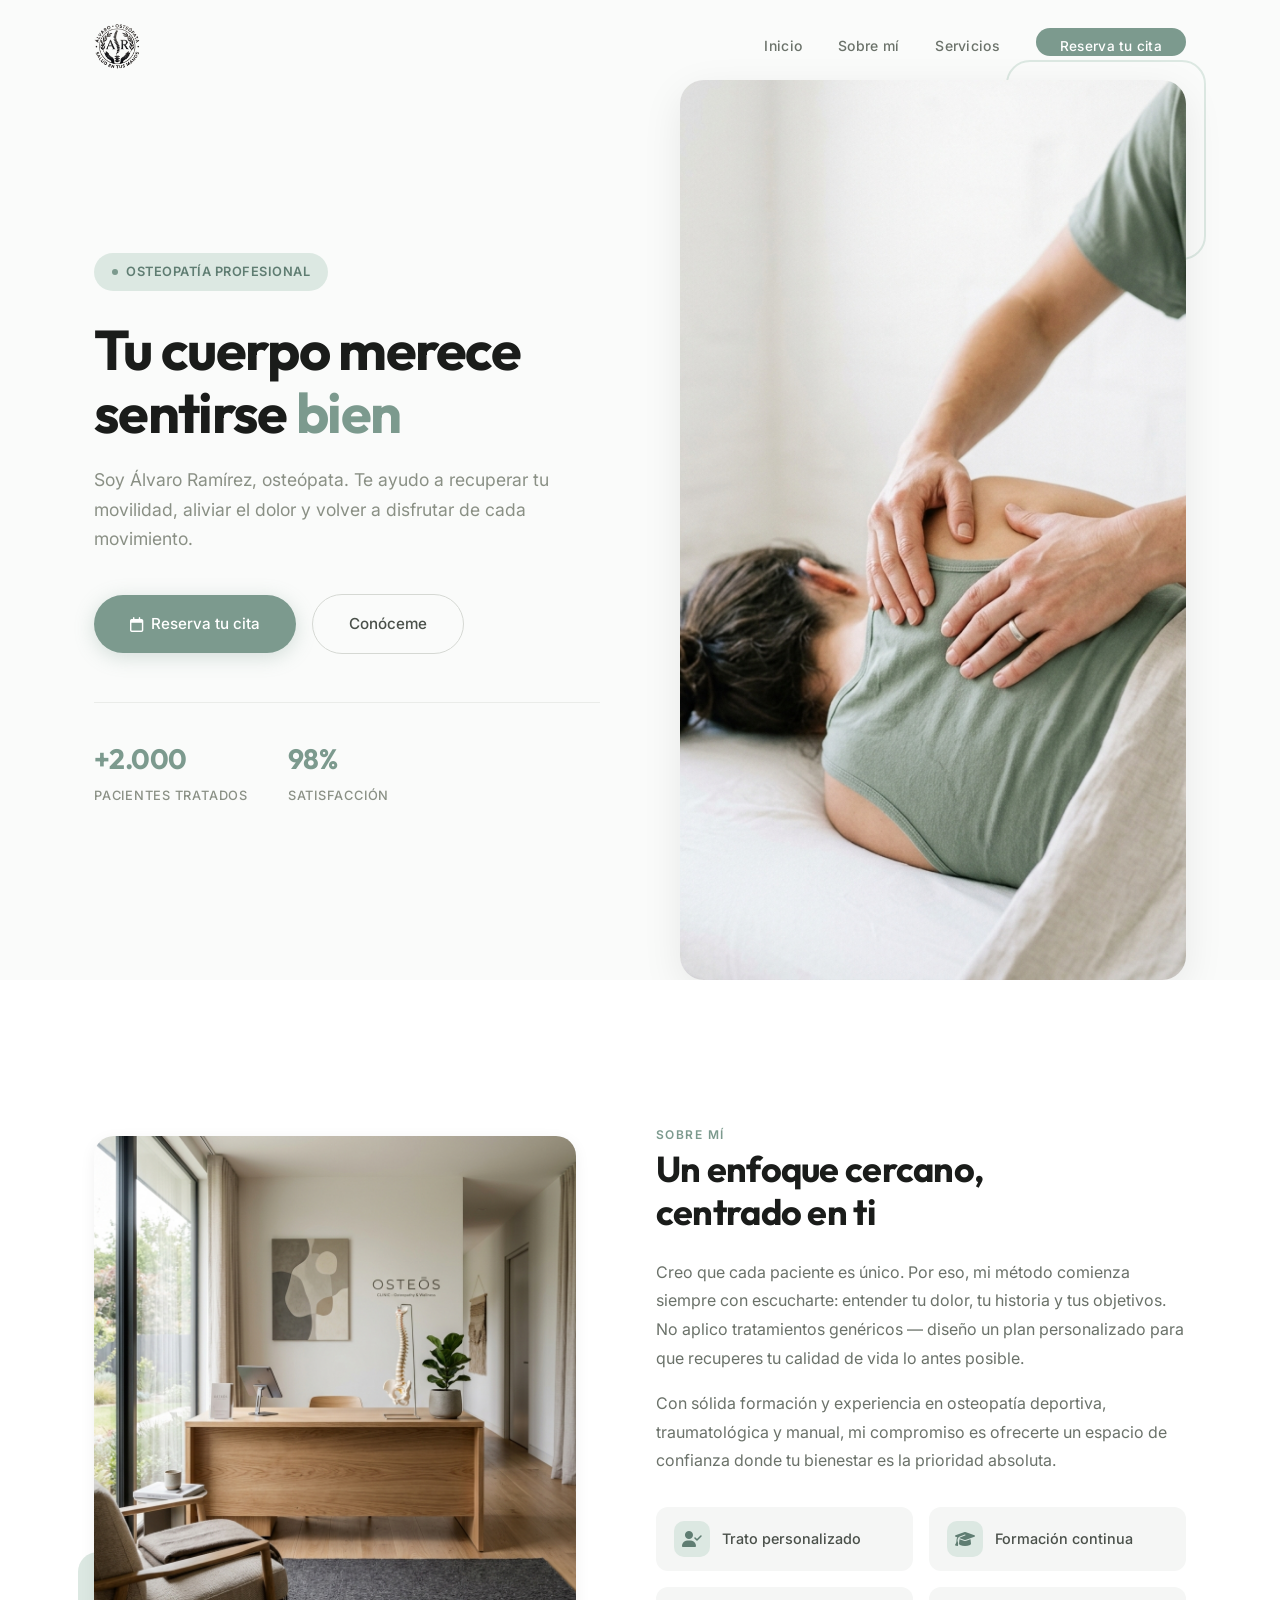
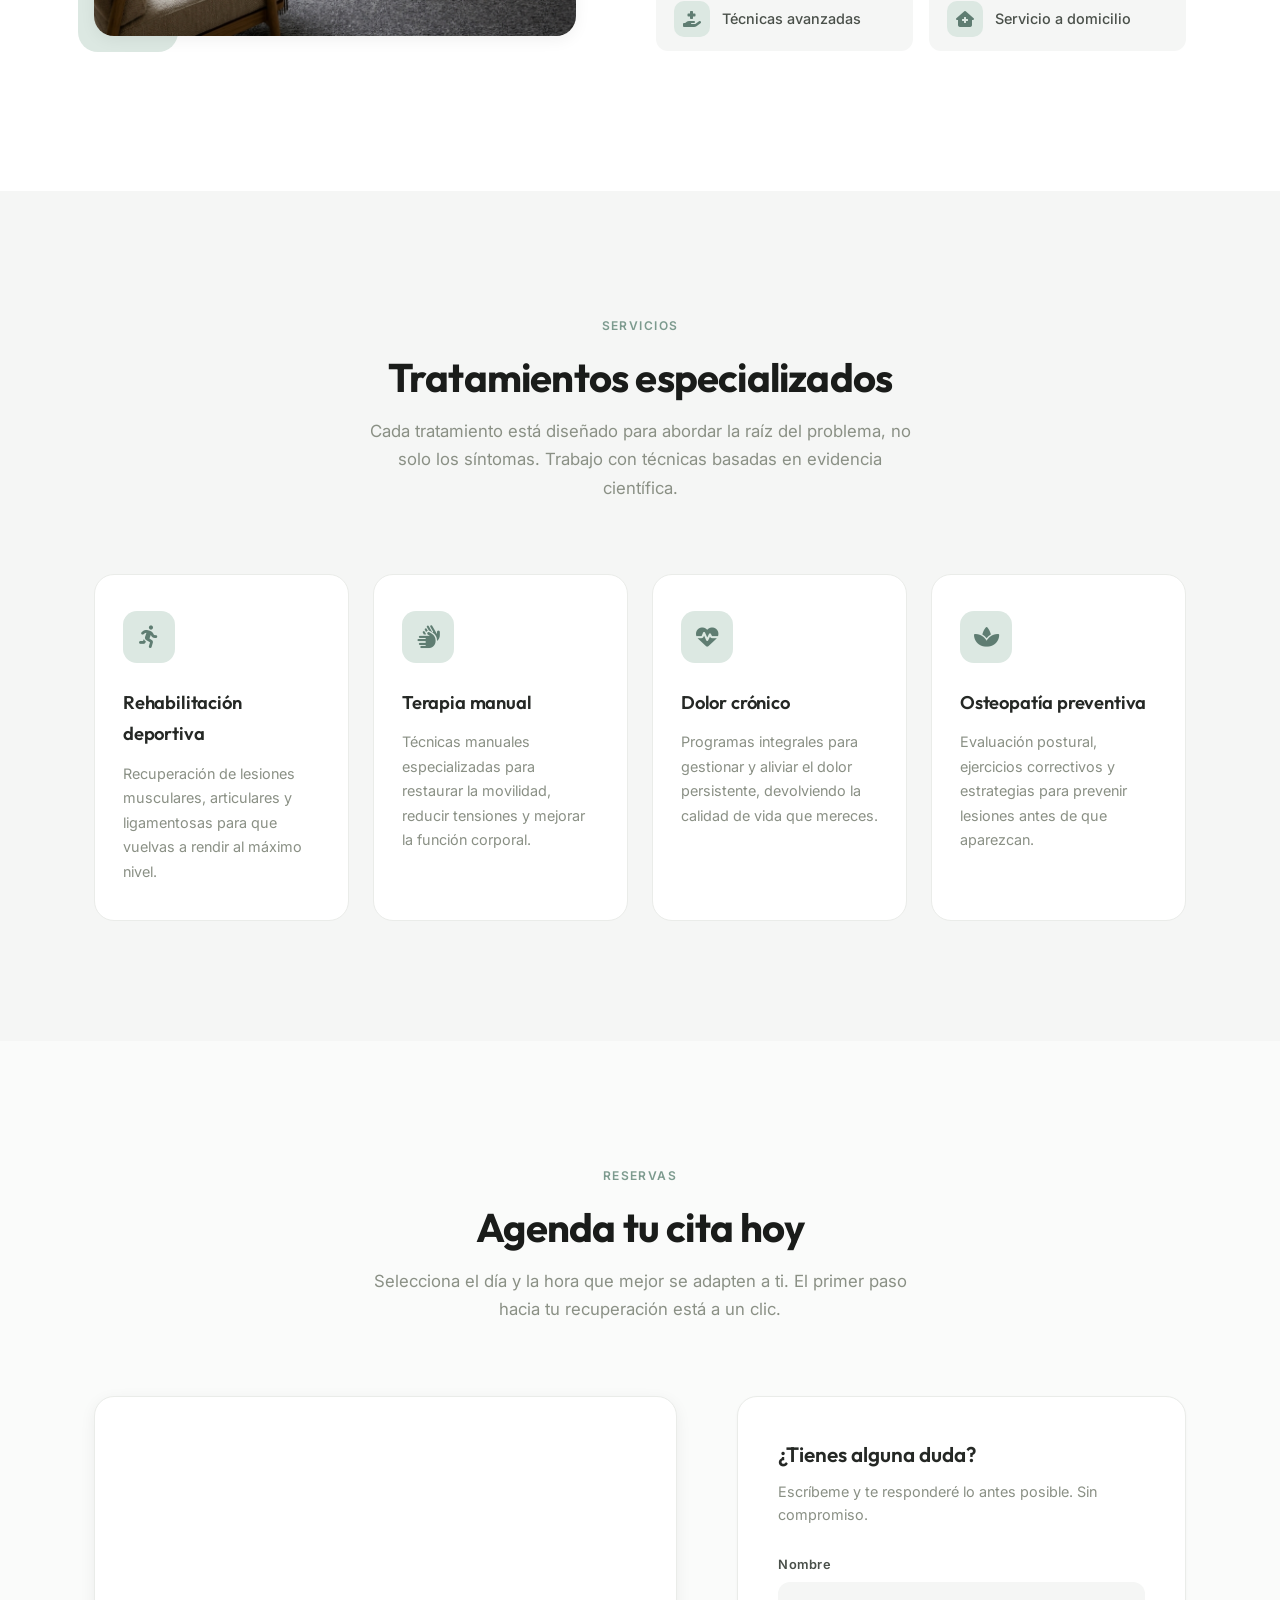
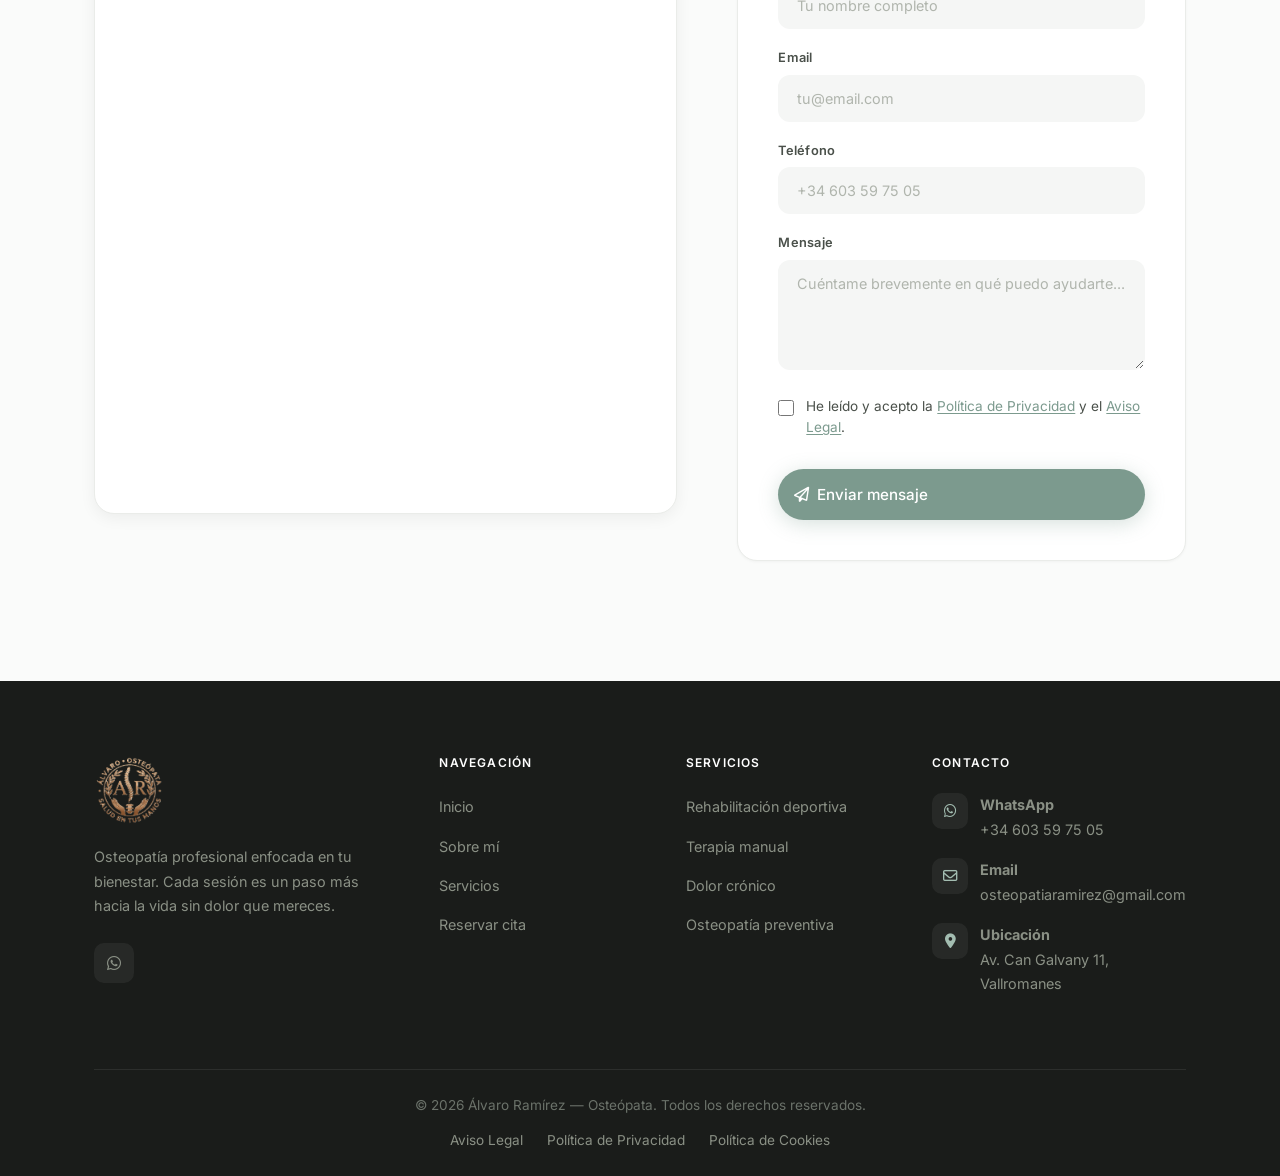
==== index.html @ bc59bac0 "mejora de la web" ====
<!DOCTYPE html>
<html lang="es">

<head>
  <meta charset="UTF-8">
  <meta name="viewport" content="width=device-width, initial-scale=1.0">
  <title>Álvaro Ramírez · Osteópata | Bienestar y Recuperación</title>
  <meta name="description"
    content="Osteopatía profesional con Álvaro Ramírez. Rehabilitación deportiva, terapia manual y alivio del dolor crónico. Reserva tu cita hoy.">

  <!-- Fonts -->
  <link rel="preconnect" href="https://fonts.googleapis.com">
  <link rel="preconnect" href="https://fonts.gstatic.com" crossorigin>
  <link
    href="https://fonts.googleapis.com/css2?family=Inter:wght@300;400;500;600;700&family=Outfit:wght@400;500;600;700&display=swap"
    rel="stylesheet">

  <!-- Icons -->
  <link rel="stylesheet" href="https://cdnjs.cloudflare.com/ajax/libs/font-awesome/6.5.1/css/all.min.css">

  <!-- Styles -->
  <link rel="stylesheet" href="styles.css">

  <!-- reCAPTCHA v3 -->
  <script src="https://www.google.com/recaptcha/api.js?render=6LcLlfUsAAAAABY1nkzn-wl48DobBPo9mwtaq5s3"></script>
</head>

<body>

  <!-- ========== NAVBAR ========== -->
  <nav class="navbar" id="navbar">
    <div class="container">
      <a href="#" class="navbar__logo"><img src="img/logo.png" alt="Álvaro Osteopatía" class="navbar__logo-img"></a>
      <ul class="navbar__links" id="navLinks">
        <li><a href="#inicio">Inicio</a></li>
        <li><a href="#sobre-mi">Sobre mí</a></li>
        <li><a href="#servicios">Servicios</a></li>
        <li><a href="#reservas" class="navbar__cta">Reserva tu cita</a></li>
      </ul>
      <button class="navbar__toggle" id="navToggle" aria-label="Abrir menú">
        <span></span><span></span><span></span>
      </button>
    </div>
  </nav>

  <!-- ========== HERO ========== -->
  <section class="hero" id="inicio">
    <div class="container">
      <div class="hero__content">
        <div class="hero__badge">Osteopatía profesional</div>
        <h1 class="hero__title">Tu cuerpo merece<br>sentirse <em>bien</em></h1>
        <p class="hero__subtitle">Soy Álvaro Ramírez, osteópata. Te ayudo a recuperar tu movilidad, aliviar el dolor y
          volver a disfrutar de cada movimiento.</p>
        <div class="hero__actions">
          <a href="#reservas" class="btn btn--primary">
            <i class="fa-regular fa-calendar"></i> Reserva tu cita
          </a>
          <a href="#sobre-mi" class="btn btn--outline">Conóceme</a>
        </div>
        <div class="hero__stats">
          <div class="hero__stat">
            <h4>+2.000</h4>
            <p>Pacientes tratados</p>
          </div>
          <div class="hero__stat">
            <h4>98%</h4>
            <p>Satisfacción</p>
          </div>
        </div>
      </div>
      <div class="hero__image">
        <img src="img/hero.png" alt="Osteopatía profesional — manos realizando terapia manual">
      </div>
    </div>
  </section>

  <!-- ========== SOBRE MÍ ========== -->
  <section class="section about" id="sobre-mi">
    <div class="container">
      <div class="about__image animate-on-scroll">
        <img src="img/about_clinic.png" alt="Instalaciones de Osteopatía">
      </div>
      <div class="about__content animate-on-scroll">
        <span class="about__label">Sobre mí</span>
        <h2 class="about__title">Un enfoque cercano,<br>centrado en ti</h2>
        <p class="about__text">
          Creo que cada paciente es único. Por eso, mi método comienza siempre con escucharte: entender tu dolor, tu
          historia y tus objetivos. No aplico tratamientos genéricos — diseño un plan personalizado para que recuperes
          tu calidad de vida lo antes posible.
        </p>
        <p class="about__text">
          Con sólida formación y experiencia en osteopatía deportiva, traumatológica y manual, mi compromiso es
          ofrecerte un espacio de confianza donde tu bienestar es la prioridad absoluta.
        </p>
        <div class="about__features">
          <div class="about__feature">
            <div class="about__feature-icon"><i class="fa-solid fa-user-check"></i></div>
            Trato personalizado
          </div>
          <div class="about__feature">
            <div class="about__feature-icon"><i class="fa-solid fa-graduation-cap"></i></div>
            Formación continua
          </div>
          <div class="about__feature">
            <div class="about__feature-icon"><i class="fa-solid fa-hand-holding-medical"></i></div>
            Técnicas avanzadas
          </div>
          <div class="about__feature">
            <div class="about__feature-icon"><i class="fa-solid fa-house-medical"></i></div>
            Servicio a domicilio
          </div>
        </div>
      </div>
    </div>
  </section>

  <!-- ========== SERVICIOS ========== -->
  <section class="section section--gray" id="servicios">
    <div class="container">
      <div class="section__header animate-on-scroll">
        <span class="section__label">Servicios</span>
        <h2 class="section__title">Tratamientos especializados</h2>
        <p class="section__desc">Cada tratamiento está diseñado para abordar la raíz del problema, no solo los síntomas.
          Trabajo con técnicas basadas en evidencia científica.</p>
      </div>
      <div class="services__grid">
        <!-- Card 1 -->
        <div class="service-card animate-on-scroll">
          <div class="service-card__icon"><i class="fa-solid fa-person-running"></i></div>
          <h3 class="service-card__title">Rehabilitación deportiva</h3>
          <p class="service-card__desc">Recuperación de lesiones musculares, articulares y ligamentosas para que vuelvas
            a rendir al máximo nivel.</p>
        </div>
        <!-- Card 2 -->
        <div class="service-card animate-on-scroll">
          <div class="service-card__icon"><i class="fa-solid fa-hands"></i></div>
          <h3 class="service-card__title">Terapia manual</h3>
          <p class="service-card__desc">Técnicas manuales especializadas para restaurar la movilidad, reducir tensiones
            y mejorar la función corporal.</p>
        </div>
        <!-- Card 3 -->
        <div class="service-card animate-on-scroll">
          <div class="service-card__icon"><i class="fa-solid fa-heart-pulse"></i></div>
          <h3 class="service-card__title">Dolor crónico</h3>
          <p class="service-card__desc">Programas integrales para gestionar y aliviar el dolor persistente, devolviendo
            la calidad de vida que mereces.</p>
        </div>
        <!-- Card 4 -->
        <div class="service-card animate-on-scroll">
          <div class="service-card__icon"><i class="fa-solid fa-spa"></i></div>
          <h3 class="service-card__title">Osteopatía preventiva</h3>
          <p class="service-card__desc">Evaluación postural, ejercicios correctivos y estrategias para prevenir lesiones
            antes de que aparezcan.</p>
        </div>
      </div>
    </div>
  </section>

  <!-- ========== RESERVAS ========== -->
  <section class="section booking" id="reservas">
    <div class="container">
      <div class="section__header animate-on-scroll">
        <span class="section__label">Reservas</span>
        <h2 class="section__title">Agenda tu cita hoy</h2>
        <p class="section__desc">Selecciona el día y la hora que mejor se adapten a ti. El primer paso hacia tu
          recuperación está a un clic.</p>
      </div>
      <div class="booking__wrapper">
        <!-- Calendly Widget -->
        <div class="booking__calendly animate-on-scroll">
          <div class="calendly-inline-widget" data-url="https://calendly.com/osteopatiaramirez/30min"
            style="min-width:320px;height:700px;"></div>
        </div>
        <!-- Contact Form -->
        <div class="booking__form-wrapper animate-on-scroll">
          <h3 class="booking__form-title">¿Tienes alguna duda?</h3>
          <p class="booking__form-desc">Escríbeme y te responderé lo antes posible. Sin compromiso.</p>
          <form id="contactForm">
            <!-- Web3Forms -->
            <input type="hidden" name="access_key" value="bc900881-3f20-4dda-afcf-8a47b403468c">
            <input type="hidden" name="subject" value="Nueva consulta desde la web — Osteopatía Ramírez">
            <input type="hidden" name="from_name" value="Web Osteopatía Ramírez">
            <input type="hidden" name="redirect" value="false">
            <div class="form__group">
              <label for="name" class="form__label">Nombre</label>
              <input type="text" id="name" class="form__input" placeholder="Tu nombre completo" required>
            </div>
            <div class="form__group">
              <label for="email" class="form__label">Email</label>
              <input type="email" id="email" class="form__input" placeholder="tu@email.com" required>
            </div>
            <div class="form__group">
              <label for="phone" class="form__label">Teléfono</label>
              <input type="tel" id="phone" class="form__input" placeholder="+34 603 59 75 05">
            </div>
            <div class="form__group">
              <label for="message" class="form__label">Mensaje</label>
              <textarea id="message" class="form__textarea" placeholder="Cuéntame brevemente en qué puedo ayudarte..."
                required></textarea>
            </div>
            <div class="form__group form__checkbox">
              <input type="checkbox" id="privacy" required>
              <label for="privacy">He leído y acepto la <a href="politica-privacidad.html" target="_blank">Política de Privacidad</a> y el <a href="aviso-legal.html" target="_blank">Aviso Legal</a>.</label>
            </div>

            <button type="submit" class="btn btn--primary form__submit">
              <i class="fa-regular fa-paper-plane"></i> Enviar mensaje
            </button>
          </form>
        </div>
      </div>
    </div>
  </section>

  <!-- ========== FOOTER ========== -->
  <footer class="footer">
    <div class="container">
      <div class="footer__grid">
        <!-- Brand -->
        <div class="footer__brand">
          <img src="img/logo1.png" alt="Álvaro Osteopatía" class="footer__logo-img">
          <p>Osteopatía profesional enfocada en tu bienestar. Cada sesión es un paso más hacia la vida sin dolor que
            mereces.</p>
          <div class="footer__social">
            <a href="https://wa.me/34603597505" aria-label="WhatsApp"><i class="fa-brands fa-whatsapp"></i></a>
          </div>
        </div>
        <!-- Quick Links -->
        <div>
          <h4 class="footer__col-title">Navegación</h4>
          <ul class="footer__links">
            <li><a href="#inicio">Inicio</a></li>
            <li><a href="#sobre-mi">Sobre mí</a></li>
            <li><a href="#servicios">Servicios</a></li>
            <li><a href="#reservas">Reservar cita</a></li>
          </ul>
        </div>
        <!-- Services -->
        <div>
          <h4 class="footer__col-title">Servicios</h4>
          <ul class="footer__links">
            <li><a href="#servicios">Rehabilitación deportiva</a></li>
            <li><a href="#servicios">Terapia manual</a></li>
            <li><a href="#servicios">Dolor crónico</a></li>
            <li><a href="#servicios">Osteopatía preventiva</a></li>
          </ul>
        </div>
        <!-- Contact -->
        <div>
          <h4 class="footer__col-title">Contacto</h4>
          <div class="footer__contact-item">
            <div class="footer__contact-icon"><i class="fa-brands fa-whatsapp"></i></div>
            <div>
              <strong>WhatsApp</strong><br>
              <a href="https://wa.me/34603597505" aria-label="Escríbenos por WhatsApp" target="_blank"
                rel="noopener noreferrer">
                +34 603 59 75 05
              </a>
            </div>
          </div>
          <div class="footer__contact-item">
            <div class="footer__contact-icon"><i class="fa-regular fa-envelope"></i></div>
            <div>
              <strong>Email</strong><br>
              <a href="mailto:osteopatiaramirez@gmail.com">osteopatiaramirez@gmail.com</a>
            </div>
          </div>
          <div class="footer__contact-item">
            <div class="footer__contact-icon"><i class="fa-solid fa-location-dot"></i></div>
            <div>
              <strong>Ubicación</strong><br>
              <a href="https://maps.app.goo.gl/gzCyemiT92dqWg4y6" target="_blank" rel="noopener noreferrer">Av. Can
                Galvany 11, Vallromanes</a>
            </div>
          </div>
        </div>
      </div>
      <div class="footer__bottom">
        <p>&copy; 2026 Álvaro Ramírez — Osteópata. Todos los derechos reservados.</p>
        <div class="footer__legal-links">
          <a href="aviso-legal.html">Aviso Legal</a>
          <a href="politica-privacidad.html">Política de Privacidad</a>
          <a href="politica-cookies.html">Política de Cookies</a>
        </div>
      </div>
    </div>
  </footer>

  <!-- Calendly Script -->
  <script type="text/javascript" src="https://assets.calendly.com/assets/external/widget.js" async></script>

  <!-- Main Script -->
  <script>
    // Navbar scroll effect
    const navbar = document.getElementById('navbar');
    window.addEventListener('scroll', () => {
      navbar.classList.toggle('scrolled', window.scrollY > 40);
    });

    // Mobile menu toggle
    const navToggle = document.getElementById('navToggle');
    const navLinks = document.getElementById('navLinks');
    navToggle.addEventListener('click', () => {
      navLinks.classList.toggle('active');
      navToggle.classList.toggle('active');
    });

    // Close mobile menu on link click
    navLinks.querySelectorAll('a').forEach(link => {
      link.addEventListener('click', () => {
        navLinks.classList.remove('active');
        navToggle.classList.remove('active');
      });
    });

    // Scroll animations (Intersection Observer)
    const observerOptions = {
      root: null,
      rootMargin: '0px 0px -60px 0px',
      threshold: 0.15
    };

    const observer = new IntersectionObserver((entries) => {
      entries.forEach((entry, index) => {
        if (entry.isIntersecting) {
          // Stagger animation for sibling elements
          const siblings = entry.target.parentElement.querySelectorAll('.animate-on-scroll');
          const idx = Array.from(siblings).indexOf(entry.target);
          entry.target.style.transitionDelay = `${idx * 0.1}s`;
          entry.target.classList.add('visible');
          observer.unobserve(entry.target);
        }
      });
    }, observerOptions);

    document.querySelectorAll('.animate-on-scroll').forEach(el => observer.observe(el));

    // Contact form submission (reCAPTCHA v3)
    document.getElementById('contactForm').addEventListener('submit', async (e) => {
      e.preventDefault();
      const form = e.target;
      const btn = form.querySelector('.form__submit');
      const originalHTML = btn.innerHTML;

      // Estado de carga
      btn.innerHTML = '<i class="fa-solid fa-spinner fa-spin"></i> Enviando...';
      btn.disabled = true;

      try {
        // Obtener token de reCAPTCHA v3
        const token = await grecaptcha.execute('6LcLlfUsAAAAABY1nkzn-wl48DobBPo9mwtaq5s3', { action: 'contact' });

        // Recoger datos del formulario (FormData ya incluye todos los campos e inputs ocultos)
        const formData = new FormData(form);
        formData.append('g-recaptcha-response', token);

        const response = await fetch('https://api.web3forms.com/submit', {
          method: 'POST',
          body: formData
        });
        const data = await response.json();

        if (data.success) {
          btn.innerHTML = '<i class="fa-solid fa-check"></i> ¡Mensaje enviado!';
          btn.style.background = '#5f7d72';
          form.reset();
          setTimeout(() => {
            btn.innerHTML = originalHTML;
            btn.style.background = '';
            btn.disabled = false;
          }, 4000);
        } else {
          throw new Error(data.message || 'Error al enviar');
        }
      } catch (err) {
        btn.innerHTML = '<i class="fa-solid fa-xmark"></i> Error al enviar. Inténtalo de nuevo.';
        btn.style.background = '#c0392b';
        btn.disabled = false;
        setTimeout(() => {
          btn.innerHTML = originalHTML;
          btn.style.background = '';
        }, 4000);
      }
    });

    // Smooth scroll for anchor links
    document.querySelectorAll('a[href^="#"]').forEach(anchor => {
      anchor.addEventListener('click', function (e) {
        e.preventDefault();
        const target = document.querySelector(this.getAttribute('href'));
        if (target) {
          const offset = 80;
          const top = target.getBoundingClientRect().top + window.scrollY - offset;
          window.scrollTo({ top, behavior: 'smooth' });
        }
      });
    });
  </script>

</body>

</html>
---- styles.css ----
/* ===== RESET & BASE ===== */
*,
*::before,
*::after {
  margin: 0;
  padding: 0;
  box-sizing: border-box;
}

:root {
  /* Palette */
  --white: #ffffff;
  --off-white: #fafbfa;
  --gray-50: #f5f6f5;
  --gray-100: #eaece9;
  --gray-200: #d5d8d3;
  --gray-300: #b0b5ad;
  --gray-400: #8a9085;
  --gray-500: #6b726a;
  --gray-600: #4a504a;
  --gray-700: #363b36;
  --gray-800: #252825;
  --gray-900: #1a1c1a;

  --sage: #7c9a8e;
  --sage-light: #a3bdb1;
  --sage-lighter: #dce8e2;
  --sage-dark: #5f7d72;
  --sage-darker: #4a6359;

  /* Typography */
  --font-primary: 'Inter', sans-serif;
  --font-display: 'Outfit', sans-serif;

  /* Spacing */
  --section-padding: 120px 0;
  --container-width: 1140px;

  /* Transitions */
  --transition-fast: 0.2s cubic-bezier(0.4, 0, 0.2, 1);
  --transition-base: 0.35s cubic-bezier(0.4, 0, 0.2, 1);
  --transition-slow: 0.6s cubic-bezier(0.4, 0, 0.2, 1);

  /* Shadows */
  --shadow-sm: 0 1px 3px rgba(0, 0, 0, 0.04);
  --shadow-md: 0 4px 16px rgba(0, 0, 0, 0.06);
  --shadow-lg: 0 12px 40px rgba(0, 0, 0, 0.08);
}

html {
  scroll-behavior: smooth;
  font-size: 16px;
}

body {
  font-family: var(--font-primary);
  color: var(--gray-700);
  background-color: var(--white);
  line-height: 1.7;
  -webkit-font-smoothing: antialiased;
  -moz-osx-font-smoothing: grayscale;
  overflow-x: hidden;
}

img {
  max-width: 100%;
  display: block;
}

a {
  text-decoration: none;
  color: inherit;
  transition: color var(--transition-fast);
}

ul {
  list-style: none;
}

.container {
  max-width: var(--container-width);
  margin: 0 auto;
  padding: 0 24px;
}

/* ===== ANIMATIONS ===== */
@keyframes fadeInUp {
  from {
    opacity: 0;
    transform: translateY(30px);
  }

  to {
    opacity: 1;
    transform: translateY(0);
  }
}

@keyframes fadeIn {
  from {
    opacity: 0;
  }

  to {
    opacity: 1;
  }
}

@keyframes scaleIn {
  from {
    opacity: 0;
    transform: scale(0.95);
  }

  to {
    opacity: 1;
    transform: scale(1);
  }
}

@keyframes slideInLeft {
  from {
    opacity: 0;
    transform: translateX(-40px);
  }

  to {
    opacity: 1;
    transform: translateX(0);
  }
}

@keyframes slideInRight {
  from {
    opacity: 0;
    transform: translateX(40px);
  }

  to {
    opacity: 1;
    transform: translateX(0);
  }
}

.animate-on-scroll {
  opacity: 0;
  transform: translateY(30px);
  transition: opacity 0.7s ease-out, transform 0.7s ease-out;
}

.animate-on-scroll.visible {
  opacity: 1;
  transform: translateY(0);
}

/* ===== NAVBAR ===== */
.navbar {
  position: fixed;
  top: 0;
  left: 0;
  width: 100%;
  z-index: 1000;
  padding: 20px 0;
  transition: all var(--transition-base);
  background: transparent;
}

.navbar.scrolled {
  background: rgba(255, 255, 255, 0.92);
  backdrop-filter: blur(20px);
  -webkit-backdrop-filter: blur(20px);
  padding: 14px 0;
  box-shadow: 0 1px 20px rgba(0, 0, 0, 0.05);
}

.navbar .container {
  display: flex;
  justify-content: space-between;
  align-items: center;
}

.navbar__logo {
  display: flex;
  align-items: center;
}

.navbar__logo-img {
  height: 52px;
  width: auto;
  border-radius: 50%;
}

.navbar__links {
  display: flex;
  gap: 36px;
  align-items: center;
}

.navbar__links a {
  font-size: 0.875rem;
  font-weight: 500;
  color: var(--gray-500);
  letter-spacing: 0.02em;
  position: relative;
  padding-bottom: 2px;
}

.navbar__links a::after {
  content: '';
  position: absolute;
  bottom: 0;
  left: 0;
  width: 0;
  height: 1.5px;
  background: var(--sage);
  transition: width var(--transition-base);
}

.navbar__links a:hover {
  color: var(--gray-800);
}

.navbar__links a:hover::after {
  width: 100%;
}

.navbar__cta {
  font-size: 0.85rem !important;
  font-weight: 500 !important;
  color: var(--white) !important;
  background: var(--sage);
  padding: 10px 24px;
  border-radius: 50px;
  transition: all var(--transition-fast) !important;
}

.navbar__cta::after {
  display: none !important;
}

.navbar__cta:hover {
  background: var(--sage-dark) !important;
  color: var(--white) !important;
  transform: translateY(-1px);
  box-shadow: 0 4px 16px rgba(124, 154, 142, 0.3);
}

/* Mobile Menu Toggle */
.navbar__toggle {
  display: none;
  flex-direction: column;
  gap: 5px;
  background: none;
  border: none;
  cursor: pointer;
  padding: 4px;
}

.navbar__toggle span {
  width: 22px;
  height: 2px;
  background: var(--gray-700);
  border-radius: 2px;
  transition: all var(--transition-fast);
}

/* ===== HERO ===== */
.hero {
  min-height: 100vh;
  display: flex;
  align-items: center;
  position: relative;
  overflow: hidden;
  background: var(--off-white);
}

.hero .container {
  display: grid;
  grid-template-columns: 1fr 1fr;
  gap: 80px;
  align-items: center;
  padding-top: 80px;
}

.hero__content {
  animation: fadeInUp 1s ease-out 0.2s both;
}

.hero__badge {
  display: inline-flex;
  align-items: center;
  gap: 8px;
  background: var(--sage-lighter);
  color: var(--sage-dark);
  padding: 8px 18px;
  border-radius: 50px;
  font-size: 0.8rem;
  font-weight: 600;
  letter-spacing: 0.04em;
  text-transform: uppercase;
  margin-bottom: 28px;
}

.hero__badge::before {
  content: '';
  width: 6px;
  height: 6px;
  background: var(--sage);
  border-radius: 50%;
}

.hero__title {
  font-family: var(--font-display);
  font-size: 3.5rem;
  font-weight: 700;
  color: var(--gray-900);
  line-height: 1.12;
  letter-spacing: -0.03em;
  margin-bottom: 20px;
}

.hero__title em {
  font-style: normal;
  color: var(--sage);
}

.hero__subtitle {
  font-size: 1.1rem;
  color: var(--gray-400);
  line-height: 1.7;
  margin-bottom: 40px;
  max-width: 480px;
}

.hero__actions {
  display: flex;
  gap: 16px;
  align-items: center;
}

.btn {
  display: inline-flex;
  align-items: center;
  gap: 8px;
  font-family: var(--font-primary);
  font-size: 0.95rem;
  font-weight: 500;
  border: none;
  cursor: pointer;
  transition: all var(--transition-fast);
  border-radius: 50px;
}

.btn--primary {
  background: var(--sage);
  color: var(--white);
  padding: 16px 36px;
  box-shadow: 0 4px 20px rgba(124, 154, 142, 0.3);
}

.btn--primary:hover {
  background: var(--sage-dark);
  transform: translateY(-2px);
  box-shadow: 0 8px 30px rgba(124, 154, 142, 0.4);
}

.btn--outline {
  background: transparent;
  color: var(--gray-600);
  padding: 16px 36px;
  border: 1.5px solid var(--gray-200);
}

.btn--outline:hover {
  border-color: var(--sage-light);
  color: var(--sage-dark);
  background: var(--sage-lighter);
}

.hero__image {
  animation: scaleIn 1s ease-out 0.4s both;
  position: relative;
}

.hero__image img {
  border-radius: 24px;
  width: 200%;
  height: 900px;
  object-fit: cover;
  box-shadow: var(--shadow-lg);
}

.hero__image::after {
  content: '';
  position: absolute;
  top: -20px;
  right: -20px;
  width: 200px;
  height: 200px;
  border: 2px solid var(--sage-lighter);
  border-radius: 24px;
  z-index: -1;
}

/* Hero Stats */
.hero__stats {
  display: flex;
  gap: 40px;
  margin-top: 48px;
  padding-top: 32px;
  border-top: 1px solid var(--gray-100);
}

.hero__stat h4 {
  font-family: var(--font-display);
  font-size: 1.75rem;
  font-weight: 700;
  color: var(--sage);
  letter-spacing: -0.02em;
}

.hero__stat p {
  font-size: 0.8rem;
  color: var(--gray-400);
  text-transform: uppercase;
  letter-spacing: 0.06em;
  font-weight: 500;
  margin-top: 2px;
}

/* ===== SECTION COMMON ===== */
.section {
  padding: var(--section-padding);
}

.section--gray {
  background: var(--gray-50);
}

.section__header {
  text-align: center;
  max-width: 560px;
  margin: 0 auto 72px;
}

.section__label {
  display: inline-block;
  font-size: 0.75rem;
  font-weight: 600;
  letter-spacing: 0.12em;
  text-transform: uppercase;
  color: var(--sage);
  margin-bottom: 16px;
}

.section__title {
  font-family: var(--font-display);
  font-size: 2.5rem;
  font-weight: 700;
  color: var(--gray-900);
  line-height: 1.2;
  letter-spacing: -0.02em;
  margin-bottom: 16px;
}

.section__desc {
  font-size: 1.05rem;
  color: var(--gray-400);
  line-height: 1.7;
}

/* ===== ABOUT ===== */
.about .container {
  display: grid;
  grid-template-columns: 1fr 1.1fr;
  gap: 80px;
  align-items: center;
}

.about__image {
  position: relative;
}

.about__image img {
  border-radius: 20px;
  width: 100%;
  height: 500px;
  object-fit: cover;
  box-shadow: var(--shadow-md);
}

.about__image::before {
  content: '';
  position: absolute;
  bottom: -16px;
  left: -16px;
  width: 100px;
  height: 100px;
  background: var(--sage-lighter);
  border-radius: 20px;
  z-index: -1;
}

.about__content {
  padding: 20px 0;
}

.about__label {
  font-size: 0.75rem;
  font-weight: 600;
  letter-spacing: 0.12em;
  text-transform: uppercase;
  color: var(--sage);
  margin-bottom: 16px;
}

.about__title {
  font-family: var(--font-display);
  font-size: 2.25rem;
  font-weight: 700;
  color: var(--gray-900);
  line-height: 1.2;
  letter-spacing: -0.02em;
  margin-bottom: 24px;
}

.about__text {
  color: var(--gray-500);
  line-height: 1.8;
  margin-bottom: 16px;
}

.about__features {
  display: grid;
  grid-template-columns: 1fr 1fr;
  gap: 16px;
  margin-top: 32px;
}

.about__feature {
  display: flex;
  align-items: center;
  gap: 12px;
  padding: 14px 18px;
  background: var(--gray-50);
  border-radius: 12px;
  font-size: 0.9rem;
  font-weight: 500;
  color: var(--gray-600);
}

.about__feature-icon {
  width: 36px;
  height: 36px;
  display: flex;
  align-items: center;
  justify-content: center;
  background: var(--sage-lighter);
  color: var(--sage-dark);
  border-radius: 10px;
  font-size: 1rem;
  flex-shrink: 0;
}

/* ===== SERVICES ===== */
.services__grid {
  display: grid;
  grid-template-columns: repeat(4, 1fr);
  gap: 24px;
}

.service-card {
  background: var(--white);
  border-radius: 20px;
  padding: 36px 28px;
  border: 1px solid var(--gray-100);
  transition: all var(--transition-base);
  position: relative;
  overflow: hidden;
}

.service-card::before {
  content: '';
  position: absolute;
  top: 0;
  left: 0;
  width: 100%;
  height: 3px;
  background: var(--sage);
  transform: scaleX(0);
  transform-origin: left;
  transition: transform var(--transition-base);
}

.service-card:hover {
  transform: translateY(-4px);
  box-shadow: var(--shadow-lg);
  border-color: transparent;
}

.service-card:hover::before {
  transform: scaleX(1);
}

.service-card__icon {
  width: 52px;
  height: 52px;
  display: flex;
  align-items: center;
  justify-content: center;
  background: var(--sage-lighter);
  color: var(--sage-dark);
  border-radius: 14px;
  font-size: 1.4rem;
  margin-bottom: 24px;
  transition: all var(--transition-base);
}

.service-card:hover .service-card__icon {
  background: var(--sage);
  color: var(--white);
}

.service-card__title {
  font-family: var(--font-display);
  font-size: 1.15rem;
  font-weight: 600;
  color: var(--gray-800);
  margin-bottom: 12px;
  letter-spacing: -0.01em;
}

.service-card__desc {
  font-size: 0.9rem;
  color: var(--gray-400);
  line-height: 1.7;
}

/* ===== BOOKING ===== */
.booking {
  background: var(--off-white);
}

.booking__wrapper {
  display: grid;
  grid-template-columns: 1.3fr 1fr;
  gap: 60px;
  align-items: start;
}

.booking__calendly {
  background: var(--white);
  border-radius: 20px;
  padding: 8px;
  box-shadow: var(--shadow-md);
  border: 1px solid var(--gray-100);
  overflow: hidden;
}

.booking__calendly .calendly-inline-widget {
  border-radius: 16px;
}

/* Contact Form */
.booking__form-wrapper {
  background: var(--white);
  border-radius: 20px;
  padding: 40px;
  box-shadow: var(--shadow-sm);
  border: 1px solid var(--gray-100);
}

.booking__form-title {
  font-family: var(--font-display);
  font-size: 1.3rem;
  font-weight: 600;
  color: var(--gray-800);
  margin-bottom: 8px;
}

.booking__form-desc {
  font-size: 0.9rem;
  color: var(--gray-400);
  margin-bottom: 28px;
  line-height: 1.6;
}

.form__group {
  margin-bottom: 18px;
}

.form__label {
  display: block;
  font-size: 0.8rem;
  font-weight: 600;
  color: var(--gray-600);
  margin-bottom: 6px;
  letter-spacing: 0.02em;
}

.form__input,
.form__textarea {
  width: 100%;
  padding: 14px 18px;
  font-family: var(--font-primary);
  font-size: 0.9rem;
  color: var(--gray-700);
  background: var(--gray-50);
  border: 1.5px solid transparent;
  border-radius: 12px;
  transition: all var(--transition-fast);
  outline: none;
}

.form__input::placeholder,
.form__textarea::placeholder {
  color: var(--gray-300);
}

.form__input:focus,
.form__textarea:focus {
  background: var(--white);
  border-color: var(--sage-light);
  box-shadow: 0 0 0 4px rgba(124, 154, 142, 0.1);
}

.form__textarea {
  resize: vertical;
  min-height: 110px;
}

.form__checkbox {
  display: flex;
  align-items: flex-start;
  gap: 12px;
  margin-top: 16px;
  margin-bottom: 24px;
}

.form__checkbox input[type="checkbox"] {
  margin-top: 4px;
  accent-color: var(--sage);
  width: 16px;
  height: 16px;
  cursor: pointer;
  flex-shrink: 0;
}

.form__checkbox label {
  font-size: 0.85rem;
  color: var(--gray-600);
  line-height: 1.5;
  cursor: pointer;
}

.form__checkbox label a {
  color: var(--sage);
  text-decoration: underline;
  text-decoration-thickness: 1px;
  text-underline-offset: 2px;
}

.form__checkbox label a:hover {
  color: var(--sage-dark);
}

.form__submit {
  width: 100%;
  padding: 16px;
  margin-top: 8px;
}

/* ===== FOOTER ===== */
.footer {
  background: var(--gray-900);
  color: var(--gray-300);
  padding: 72px 0 0;
}

.footer__grid {
  display: grid;
  grid-template-columns: 1.5fr 1fr 1fr 1fr;
  gap: 48px;
  padding-bottom: 56px;
  border-bottom: 1px solid rgba(255, 255, 255, 0.08);
}

.footer__logo-img {
  height: 72px;
  width: auto;
  margin-bottom: 20px;
  border-radius: 50%;
}

.footer__brand p {
  font-size: 0.9rem;
  line-height: 1.7;
  color: var(--gray-400);
  max-width: 280px;
}

.footer__col-title {
  font-size: 0.75rem;
  font-weight: 600;
  letter-spacing: 0.1em;
  text-transform: uppercase;
  color: var(--white);
  margin-bottom: 20px;
}

.footer__links li {
  margin-bottom: 12px;
}

.footer__links a {
  font-size: 0.9rem;
  color: var(--gray-400);
  transition: color var(--transition-fast);
}

.footer__links a:hover {
  color: var(--sage-light);
}

.footer__contact-item {
  display: flex;
  align-items: flex-start;
  gap: 12px;
  margin-bottom: 16px;
  font-size: 0.9rem;
  color: var(--gray-400);
}

.footer__contact-icon {
  width: 36px;
  height: 36px;
  display: flex;
  align-items: center;
  justify-content: center;
  background: rgba(255, 255, 255, 0.06);
  border-radius: 10px;
  font-size: 0.9rem;
  flex-shrink: 0;
  color: var(--sage-light);
}

.footer__social {
  display: flex;
  gap: 12px;
  margin-top: 24px;
}

.footer__social a {
  width: 40px;
  height: 40px;
  display: flex;
  align-items: center;
  justify-content: center;
  background: rgba(255, 255, 255, 0.06);
  border-radius: 10px;
  color: var(--gray-400);
  font-size: 1rem;
  transition: all var(--transition-fast);
}

.footer__social a:hover {
  background: var(--sage);
  color: var(--white);
  transform: translateY(-2px);
}

.footer__bottom {
  padding: 24px 0;
  text-align: center;
  font-size: 0.85rem;
  color: var(--gray-500);
  display: flex;
  flex-direction: column;
  gap: 12px;
  align-items: center;
}

.footer__legal-links {
  display: flex;
  gap: 24px;
  flex-wrap: wrap;
  justify-content: center;
}

.footer__legal-links a {
  color: var(--gray-400);
  transition: color var(--transition-fast);
}

.footer__legal-links a:hover {
  color: var(--sage-light);
}

/* ===== RESPONSIVE ===== */
@media (max-width: 1024px) {
  .hero .container {
    grid-template-columns: 1fr;
    gap: 48px;
    text-align: center;
  }

  .hero__subtitle {
    margin-left: auto;
    margin-right: auto;
  }

  .hero__actions {
    justify-content: center;
  }

  .hero__stats {
    justify-content: center;
  }

  .hero__image {
    order: -1;
  }

  .hero__image img {
    height: 380px;
  }

  .hero__image::after {
    display: none;
  }

  .about .container {
    grid-template-columns: 1fr;
    gap: 48px;
  }

  .about__image img {
    height: 380px;
  }

  .about__image::before {
    display: none;
  }

  .services__grid {
    grid-template-columns: repeat(2, 1fr);
  }

  .booking__wrapper {
    grid-template-columns: 1fr;
  }

  .footer__grid {
    grid-template-columns: 1fr 1fr;
    gap: 40px;
  }
}

@media (max-width: 768px) {
  :root {
    --section-padding: 80px 0;
  }

  .navbar__links {
    display: none;
  }

  .navbar__toggle {
    display: flex;
  }

  .navbar__links.active {
    display: flex;
    flex-direction: column;
    justify-content: center;
    align-items: center;
    position: fixed;
    top: 0;
    left: 0;
    width: 100%;
    height: 100vh;
    height: 100dvh;
    background: var(--white);
    padding: 24px;
    gap: 32px;
    z-index: 990;
  }

  .navbar__links.active a {
    font-size: 1.25rem;
  }

  .navbar__logo,
  .navbar__toggle {
    position: relative;
    z-index: 1000;
  }

  .navbar__toggle.active span:nth-child(1) {
    transform: translateY(7px) rotate(45deg);
  }

  .navbar__toggle.active span:nth-child(2) {
    opacity: 0;
  }

  .navbar__toggle.active span:nth-child(3) {
    transform: translateY(-7px) rotate(-45deg);
  }

  .hero__title {
    font-size: 2.5rem;
  }

  .section__title {
    font-size: 2rem;
  }

  .about__title {
    font-size: 1.8rem;
  }

  .about__features {
    grid-template-columns: 1fr;
  }

  .services__grid {
    grid-template-columns: 1fr;
  }

  .hero__stats {
    gap: 24px;
    flex-wrap: wrap;
  }

  .hero__actions {
    flex-direction: column;
  }

  .footer__grid {
    grid-template-columns: 1fr;
  }
}
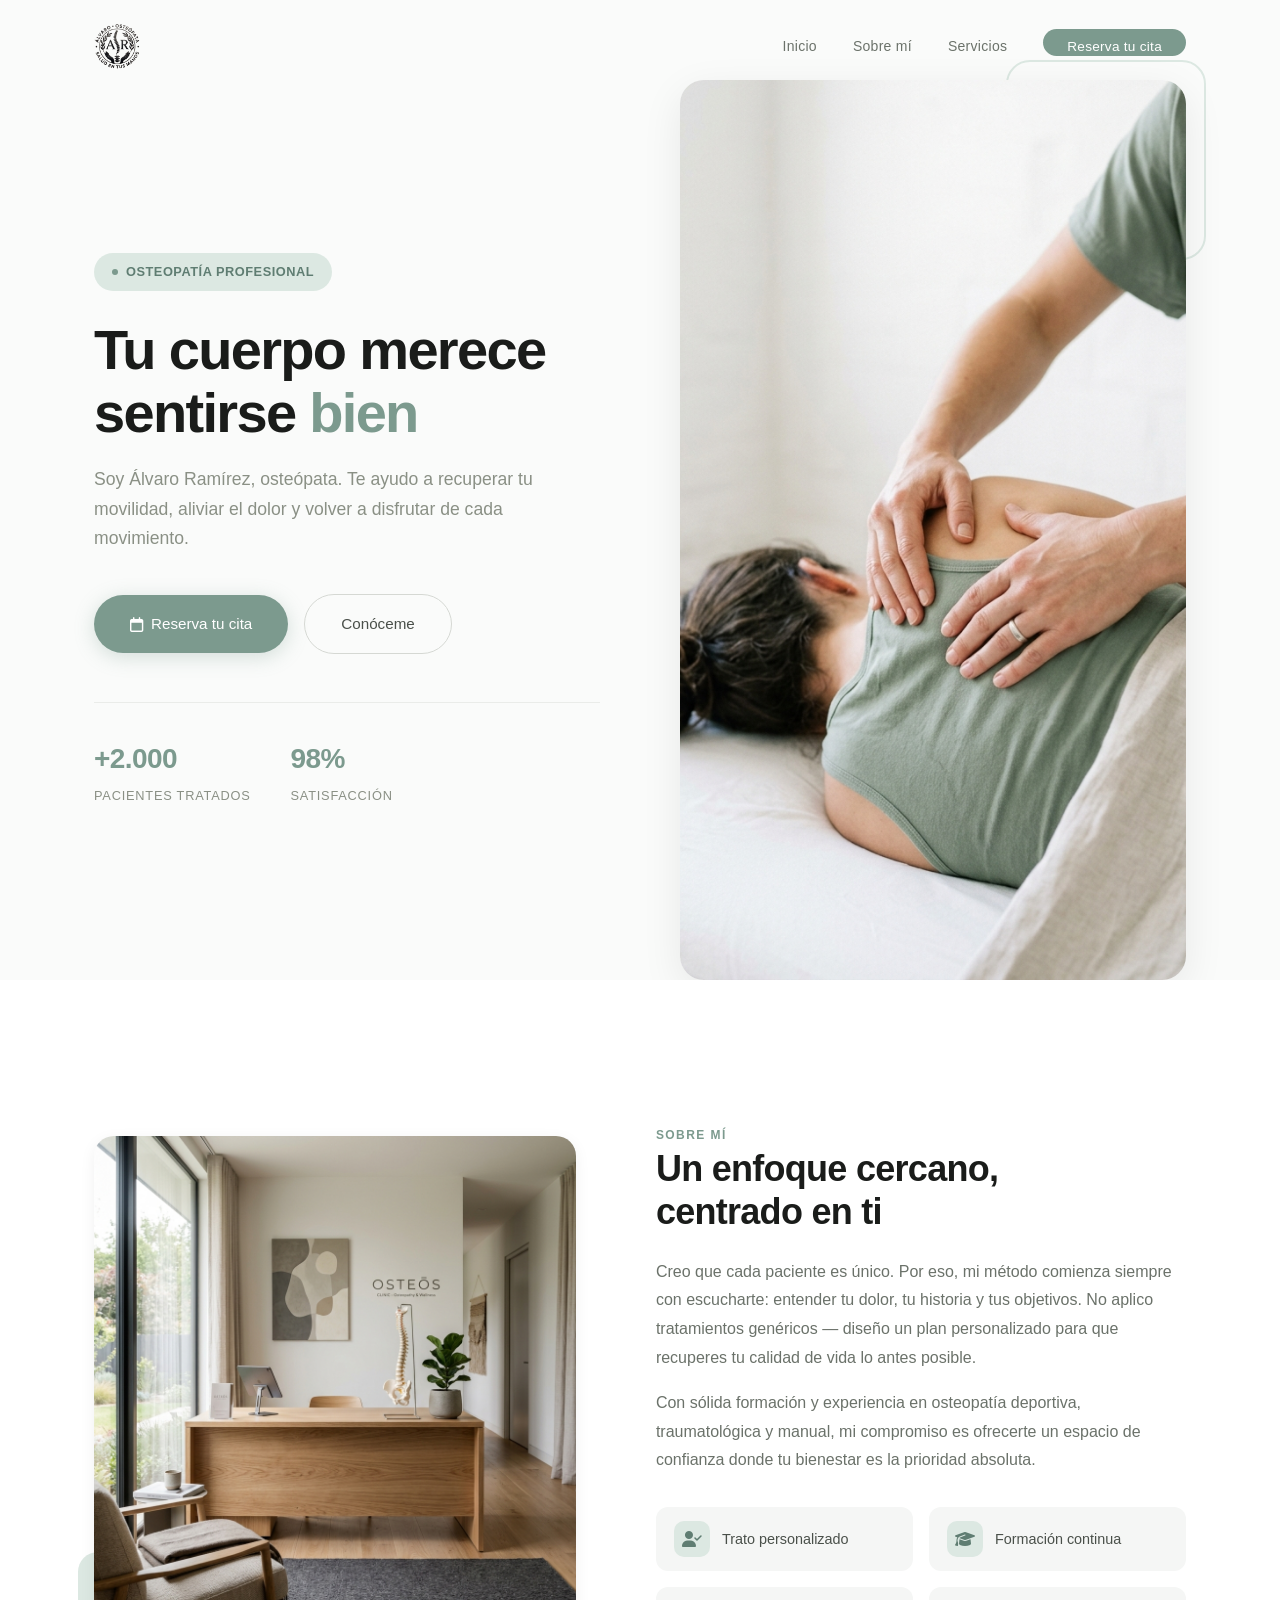
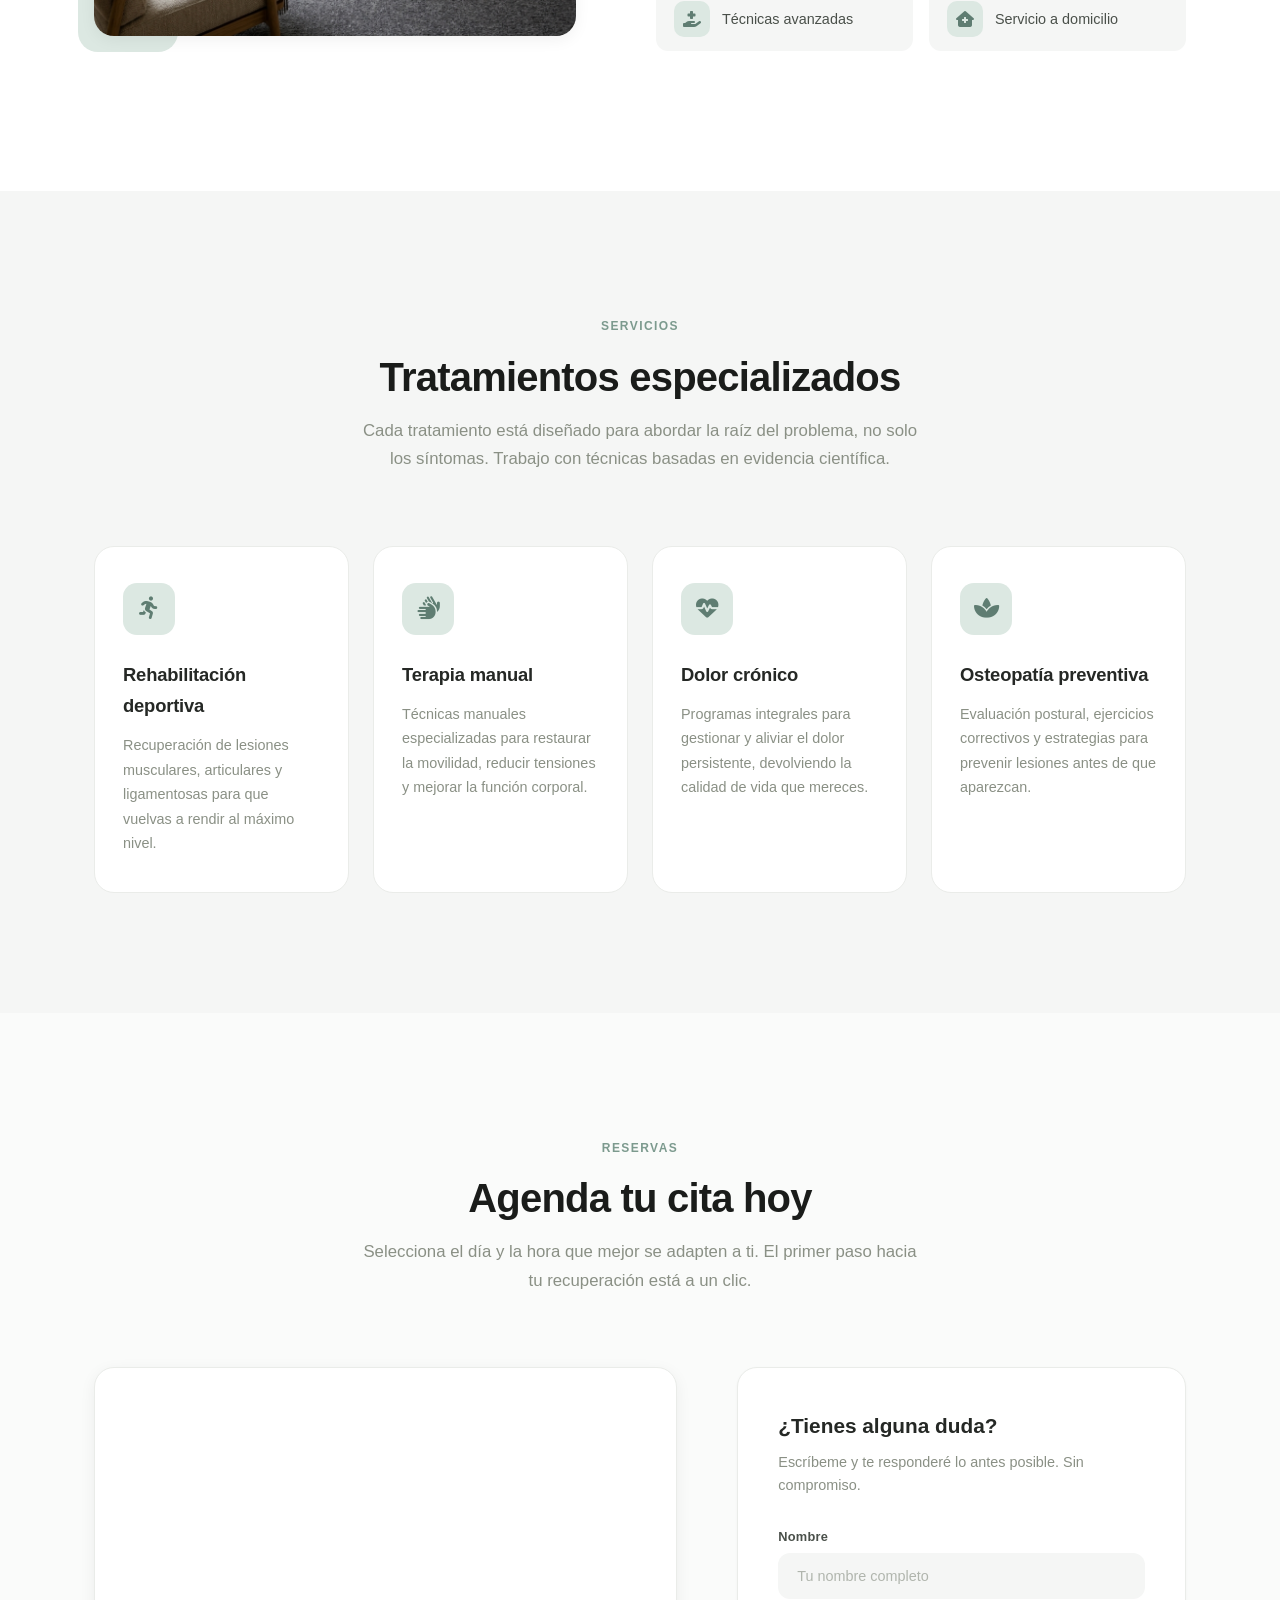
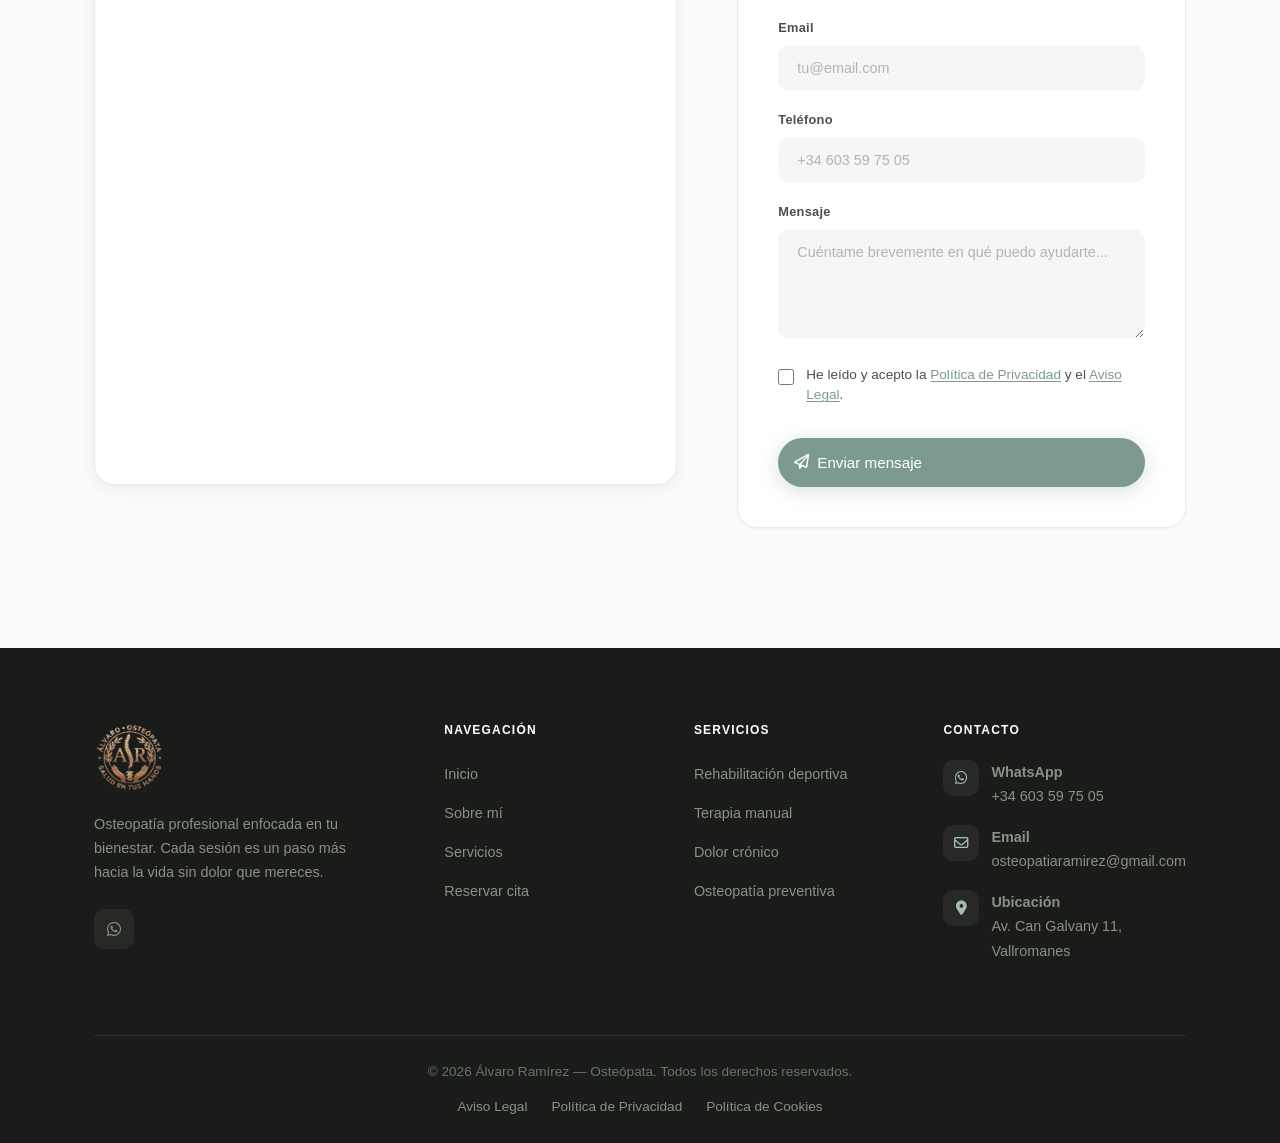
==== commit d8e07231: "mejora de la web" ====
--- a/index.html
+++ b/index.html
@@ -15,14 +15,18 @@
     href="https://fonts.googleapis.com/css2?family=Inter:wght@300;400;500;600;700&family=Outfit:wght@400;500;600;700&display=swap"
     rel="stylesheet">
 
+  <!-- Security -->
+  <meta http-equiv="Content-Security-Policy" content="default-src 'self'; script-src 'self' 'unsafe-inline' https://assets.calendly.com; style-src 'self' 'unsafe-inline' https://fonts.googleapis.com https://cdnjs.cloudflare.com; font-src 'self' https://fonts.gstatic.com https://cdnjs.cloudflare.com; img-src 'self' data: https:; frame-src https://calendly.com; connect-src 'self' https://formspree.io https://calendly.com; object-src 'none'; base-uri 'self'; form-action 'self' https://formspree.io;">
+  <meta http-equiv="X-UA-Compatible" content="IE=edge">
+  <meta name="referrer" content="strict-origin-when-cross-origin">
+
   <!-- Icons -->
-  <link rel="stylesheet" href="https://cdnjs.cloudflare.com/ajax/libs/font-awesome/6.5.1/css/all.min.css">
+  <link rel="stylesheet" href="https://cdnjs.cloudflare.com/ajax/libs/font-awesome/6.5.1/css/all.min.css" crossorigin="anonymous" referrerpolicy="no-referrer">
 
   <!-- Styles -->
   <link rel="stylesheet" href="styles.css">
 
-  <!-- reCAPTCHA v3 -->
-  <script src="https://www.google.com/recaptcha/api.js?render=6LcLlfUsAAAAABY1nkzn-wl48DobBPo9mwtaq5s3"></script>
+
 </head>
 
 <body>
@@ -69,7 +73,7 @@
         </div>
       </div>
       <div class="hero__image">
-        <img src="img/hero.png" alt="Osteopatía profesional — manos realizando terapia manual">
+        <img src="img/hero.png" alt="Osteopatía profesional — manos realizando terapia manual" loading="eager">
       </div>
     </div>
   </section>
@@ -78,7 +82,7 @@
   <section class="section about" id="sobre-mi">
     <div class="container">
       <div class="about__image animate-on-scroll">
-        <img src="img/about_clinic.png" alt="Instalaciones de Osteopatía">
+        <img src="img/about_clinic.png" alt="Instalaciones de Osteopatía" loading="lazy">
       </div>
       <div class="about__content animate-on-scroll">
         <span class="about__label">Sobre mí</span>
@@ -176,27 +180,22 @@
           <h3 class="booking__form-title">¿Tienes alguna duda?</h3>
           <p class="booking__form-desc">Escríbeme y te responderé lo antes posible. Sin compromiso.</p>
           <form id="contactForm">
-            <!-- Web3Forms -->
-            <input type="hidden" name="access_key" value="bc900881-3f20-4dda-afcf-8a47b403468c">
-            <input type="hidden" name="subject" value="Nueva consulta desde la web — Osteopatía Ramírez">
-            <input type="hidden" name="from_name" value="Web Osteopatía Ramírez">
-            <input type="hidden" name="redirect" value="false">
             <div class="form__group">
               <label for="name" class="form__label">Nombre</label>
-              <input type="text" id="name" class="form__input" placeholder="Tu nombre completo" required>
+              <input type="text" id="name" name="name" class="form__input" placeholder="Tu nombre completo" required maxlength="100" autocomplete="name">
             </div>
             <div class="form__group">
               <label for="email" class="form__label">Email</label>
-              <input type="email" id="email" class="form__input" placeholder="tu@email.com" required>
+              <input type="email" id="email" name="email" class="form__input" placeholder="tu@email.com" required maxlength="254" autocomplete="email" spellcheck="false">
             </div>
             <div class="form__group">
               <label for="phone" class="form__label">Teléfono</label>
-              <input type="tel" id="phone" class="form__input" placeholder="+34 603 59 75 05">
+              <input type="tel" id="phone" name="phone" class="form__input" placeholder="+34 603 59 75 05" maxlength="25" autocomplete="tel" spellcheck="false">
             </div>
             <div class="form__group">
               <label for="message" class="form__label">Mensaje</label>
-              <textarea id="message" class="form__textarea" placeholder="Cuéntame brevemente en qué puedo ayudarte..."
-                required></textarea>
+              <textarea id="message" name="message" class="form__textarea" placeholder="Cuéntame brevemente en qué puedo ayudarte..."
+                required maxlength="2000"></textarea>
             </div>
             <div class="form__group form__checkbox">
               <input type="checkbox" id="privacy" required>
@@ -293,106 +292,114 @@
   <script>
     // Navbar scroll effect
     const navbar = document.getElementById('navbar');
-    window.addEventListener('scroll', () => {
-      navbar.classList.toggle('scrolled', window.scrollY > 40);
-    });
+    if (navbar) {
+      window.addEventListener('scroll', () => {
+        navbar.classList.toggle('scrolled', window.scrollY > 40);
+      });
+    }
 
     // Mobile menu toggle
     const navToggle = document.getElementById('navToggle');
     const navLinks = document.getElementById('navLinks');
-    navToggle.addEventListener('click', () => {
-      navLinks.classList.toggle('active');
-      navToggle.classList.toggle('active');
-    });
-
-    // Close mobile menu on link click
-    navLinks.querySelectorAll('a').forEach(link => {
-      link.addEventListener('click', () => {
-        navLinks.classList.remove('active');
-        navToggle.classList.remove('active');
+    if (navToggle && navLinks) {
+      navToggle.addEventListener('click', () => {
+        navLinks.classList.toggle('active');
+        navToggle.classList.toggle('active');
       });
-    });
+
+      navLinks.querySelectorAll('a').forEach(link => {
+        link.addEventListener('click', () => {
+          navLinks.classList.remove('active');
+          navToggle.classList.remove('active');
+        });
+      });
+    }
 
     // Scroll animations (Intersection Observer)
-    const observerOptions = {
-      root: null,
-      rootMargin: '0px 0px -60px 0px',
-      threshold: 0.15
-    };
-
-    const observer = new IntersectionObserver((entries) => {
-      entries.forEach((entry, index) => {
-        if (entry.isIntersecting) {
-          // Stagger animation for sibling elements
-          const siblings = entry.target.parentElement.querySelectorAll('.animate-on-scroll');
-          const idx = Array.from(siblings).indexOf(entry.target);
-          entry.target.style.transitionDelay = `${idx * 0.1}s`;
-          entry.target.classList.add('visible');
-          observer.unobserve(entry.target);
-        }
-      });
-    }, observerOptions);
-
-    document.querySelectorAll('.animate-on-scroll').forEach(el => observer.observe(el));
-
-    // Contact form submission (reCAPTCHA v3)
-    document.getElementById('contactForm').addEventListener('submit', async (e) => {
-      e.preventDefault();
-      const form = e.target;
-      const btn = form.querySelector('.form__submit');
-      const originalHTML = btn.innerHTML;
-
-      // Estado de carga
-      btn.innerHTML = '<i class="fa-solid fa-spinner fa-spin"></i> Enviando...';
-      btn.disabled = true;
-
-      try {
-        // Obtener token de reCAPTCHA v3
-        const token = await grecaptcha.execute('6LcLlfUsAAAAABY1nkzn-wl48DobBPo9mwtaq5s3', { action: 'contact' });
-
-        // Recoger datos del formulario (FormData ya incluye todos los campos e inputs ocultos)
-        const formData = new FormData(form);
-        formData.append('g-recaptcha-response', token);
-
-        const response = await fetch('https://api.web3forms.com/submit', {
-          method: 'POST',
-          body: formData
+    if ('IntersectionObserver' in window) {
+      const observer = new IntersectionObserver((entries) => {
+        entries.forEach((entry) => {
+          if (entry.isIntersecting) {
+            const siblings = entry.target.parentElement
+              ? entry.target.parentElement.querySelectorAll('.animate-on-scroll')
+              : [];
+            const idx = Array.from(siblings).indexOf(entry.target);
+            entry.target.style.transitionDelay = `${idx * 0.1}s`;
+            entry.target.classList.add('visible');
+            observer.unobserve(entry.target);
+          }
         });
-        const data = await response.json();
-
-        if (data.success) {
-          btn.innerHTML = '<i class="fa-solid fa-check"></i> ¡Mensaje enviado!';
-          btn.style.background = '#5f7d72';
-          form.reset();
+      }, { root: null, rootMargin: '0px 0px -60px 0px', threshold: 0.15 });
+
+      document.querySelectorAll('.animate-on-scroll').forEach(el => observer.observe(el));
+    } else {
+      document.querySelectorAll('.animate-on-scroll').forEach(el => el.classList.add('visible'));
+    }
+
+    // Envío del formulario con Formspree
+    const contactForm = document.getElementById('contactForm');
+    if (contactForm) {
+      contactForm.addEventListener('submit', async (e) => {
+        e.preventDefault();
+        const form = e.target;
+        const btn = form.querySelector('.form__submit');
+        if (!btn) return;
+        const originalHTML = btn.innerHTML;
+
+        btn.innerHTML = '<i class="fa-solid fa-spinner fa-spin"></i> Enviando...';
+        btn.disabled = true;
+
+        try {
+          const response = await fetch('https://formspree.io/f/mpqndpgb', {
+            method: 'POST',
+            headers: { 'Accept': 'application/json' },
+            body: new FormData(form)
+          });
+
+          let data = {};
+          try { data = await response.json(); } catch (_) {}
+
+          if (response.ok) {
+            btn.innerHTML = '<i class="fa-solid fa-check"></i> ¡Mensaje enviado!';
+            btn.style.background = '#5f7d72';
+            form.reset();
+            setTimeout(() => {
+              btn.innerHTML = originalHTML;
+              btn.style.background = '';
+              btn.disabled = false;
+            }, 4000);
+          } else {
+            const msg = (data.errors && data.errors[0] && data.errors[0].message)
+              ? data.errors[0].message
+              : 'Error al enviar';
+            throw new Error(msg);
+          }
+        } catch (_err) {
+          btn.innerHTML = '<i class="fa-solid fa-xmark"></i> Error. Inténtalo de nuevo.';
+          btn.style.background = '#c0392b';
+          btn.disabled = false;
           setTimeout(() => {
             btn.innerHTML = originalHTML;
             btn.style.background = '';
-            btn.disabled = false;
           }, 4000);
-        } else {
-          throw new Error(data.message || 'Error al enviar');
         }
-      } catch (err) {
-        btn.innerHTML = '<i class="fa-solid fa-xmark"></i> Error al enviar. Inténtalo de nuevo.';
-        btn.style.background = '#c0392b';
-        btn.disabled = false;
-        setTimeout(() => {
-          btn.innerHTML = originalHTML;
-          btn.style.background = '';
-        }, 4000);
-      }
-    });
+      });
+    }
 
     // Smooth scroll for anchor links
+    // querySelector('#') throws SyntaxError, so we skip bare '#' hrefs
     document.querySelectorAll('a[href^="#"]').forEach(anchor => {
       anchor.addEventListener('click', function (e) {
         e.preventDefault();
-        const target = document.querySelector(this.getAttribute('href'));
-        if (target) {
-          const offset = 80;
-          const top = target.getBoundingClientRect().top + window.scrollY - offset;
-          window.scrollTo({ top, behavior: 'smooth' });
-        }
+        const href = this.getAttribute('href');
+        if (!href || href === '#') return;
+        try {
+          const target = document.querySelector(href);
+          if (target) {
+            const top = target.getBoundingClientRect().top + window.scrollY - 80;
+            window.scrollTo({ top, behavior: 'smooth' });
+          }
+        } catch (_) {}
       });
     });
   </script>
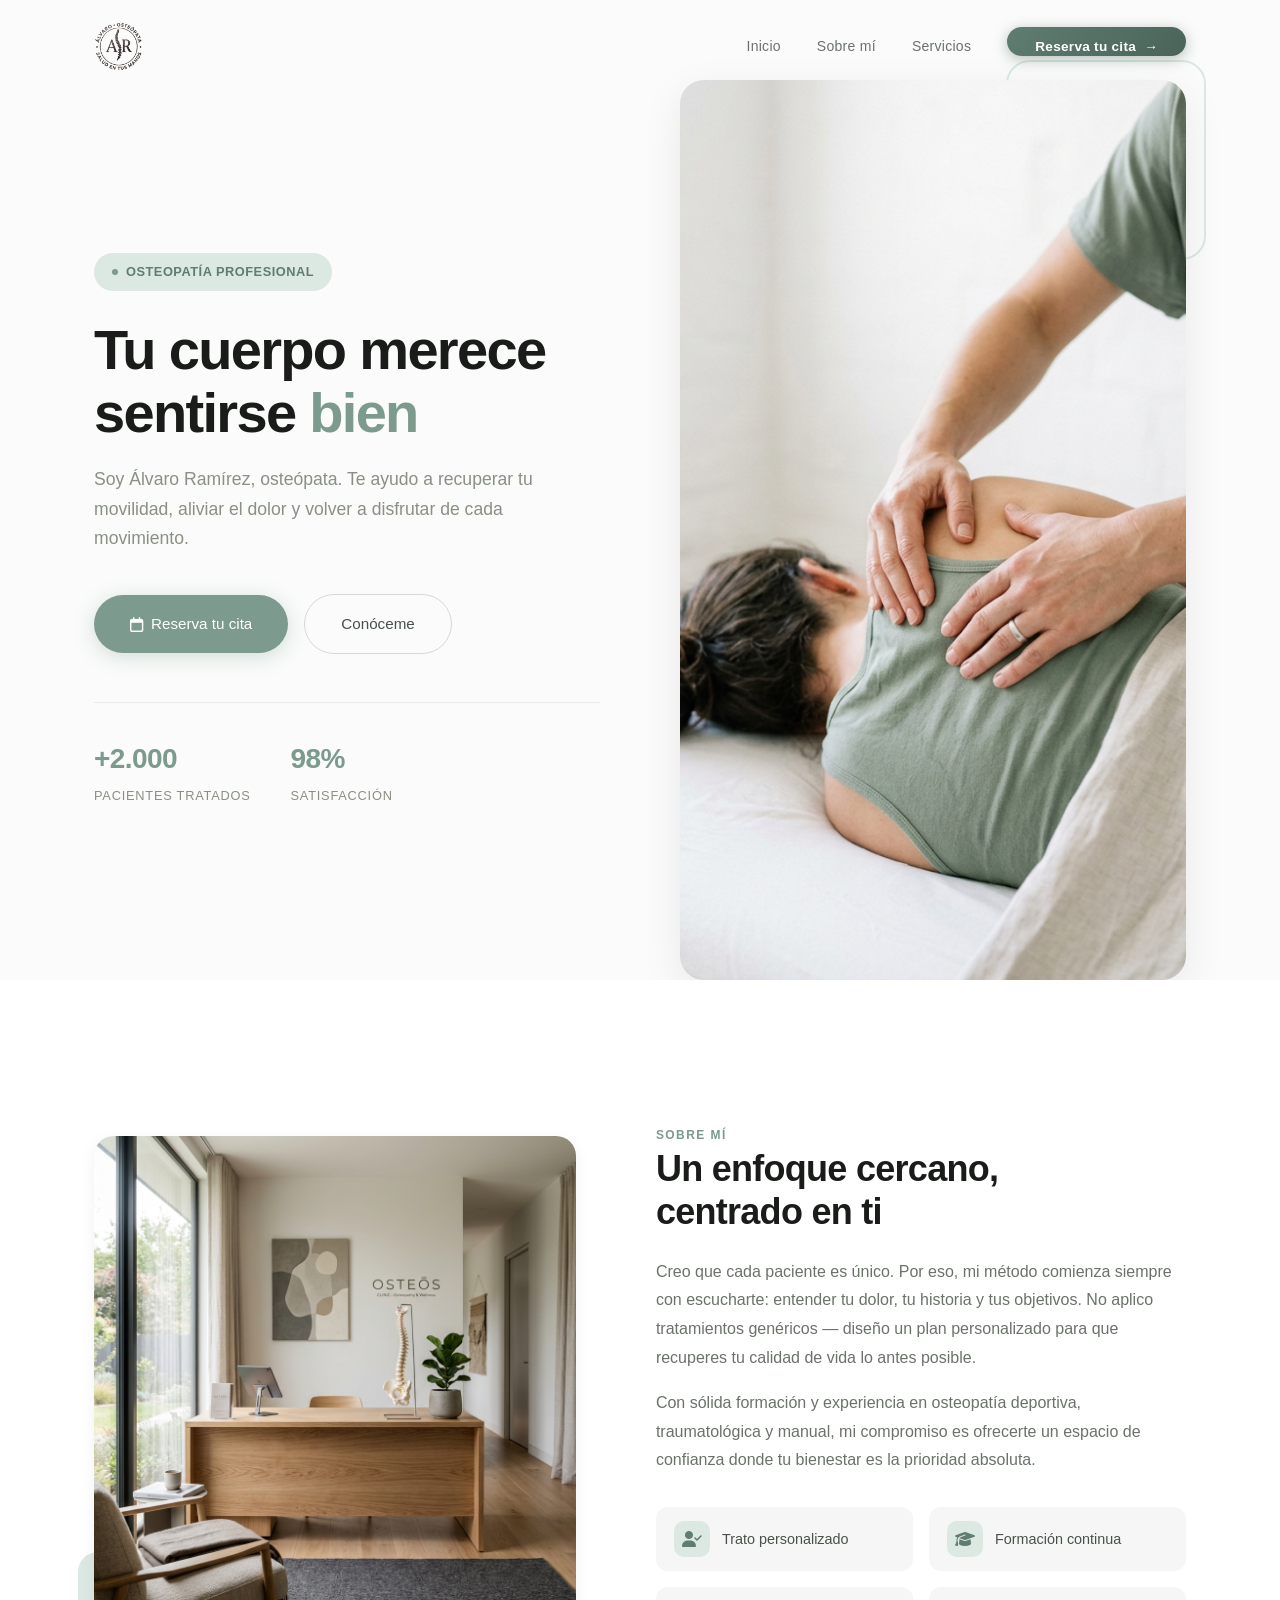
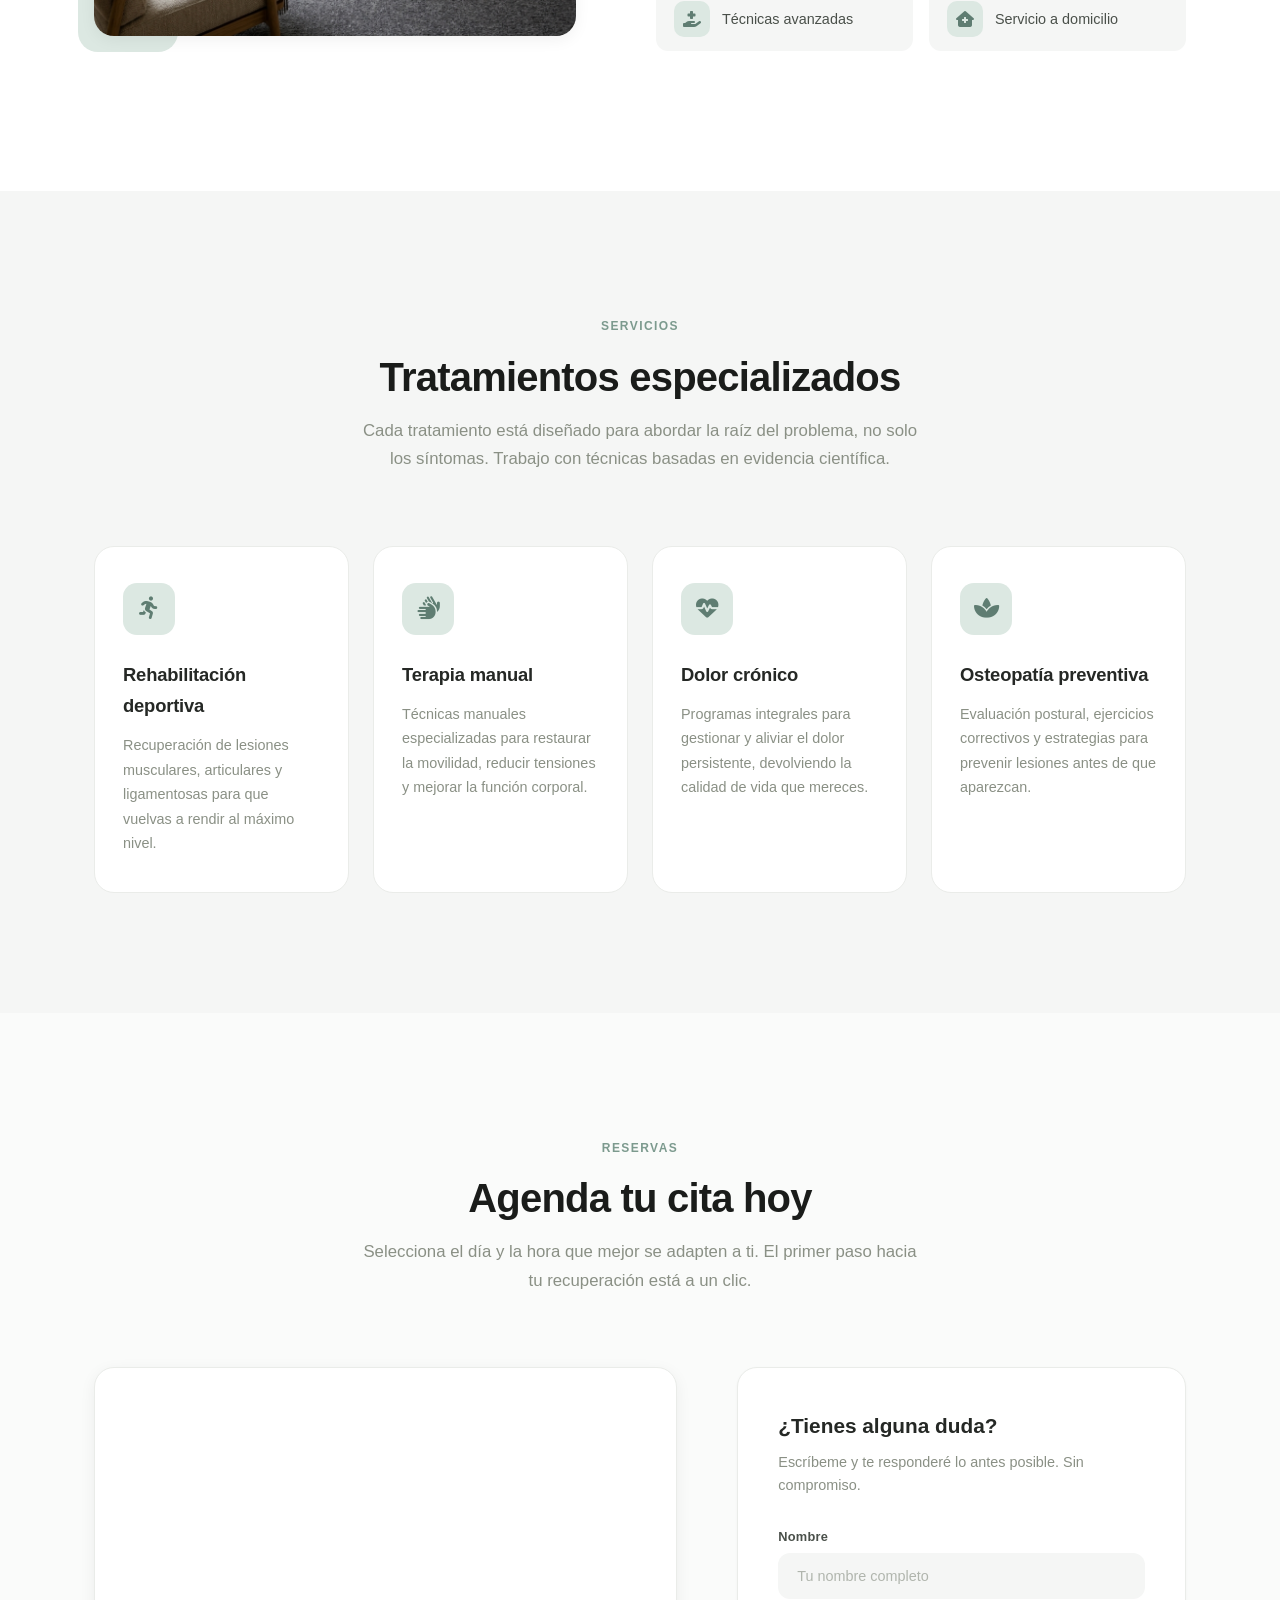
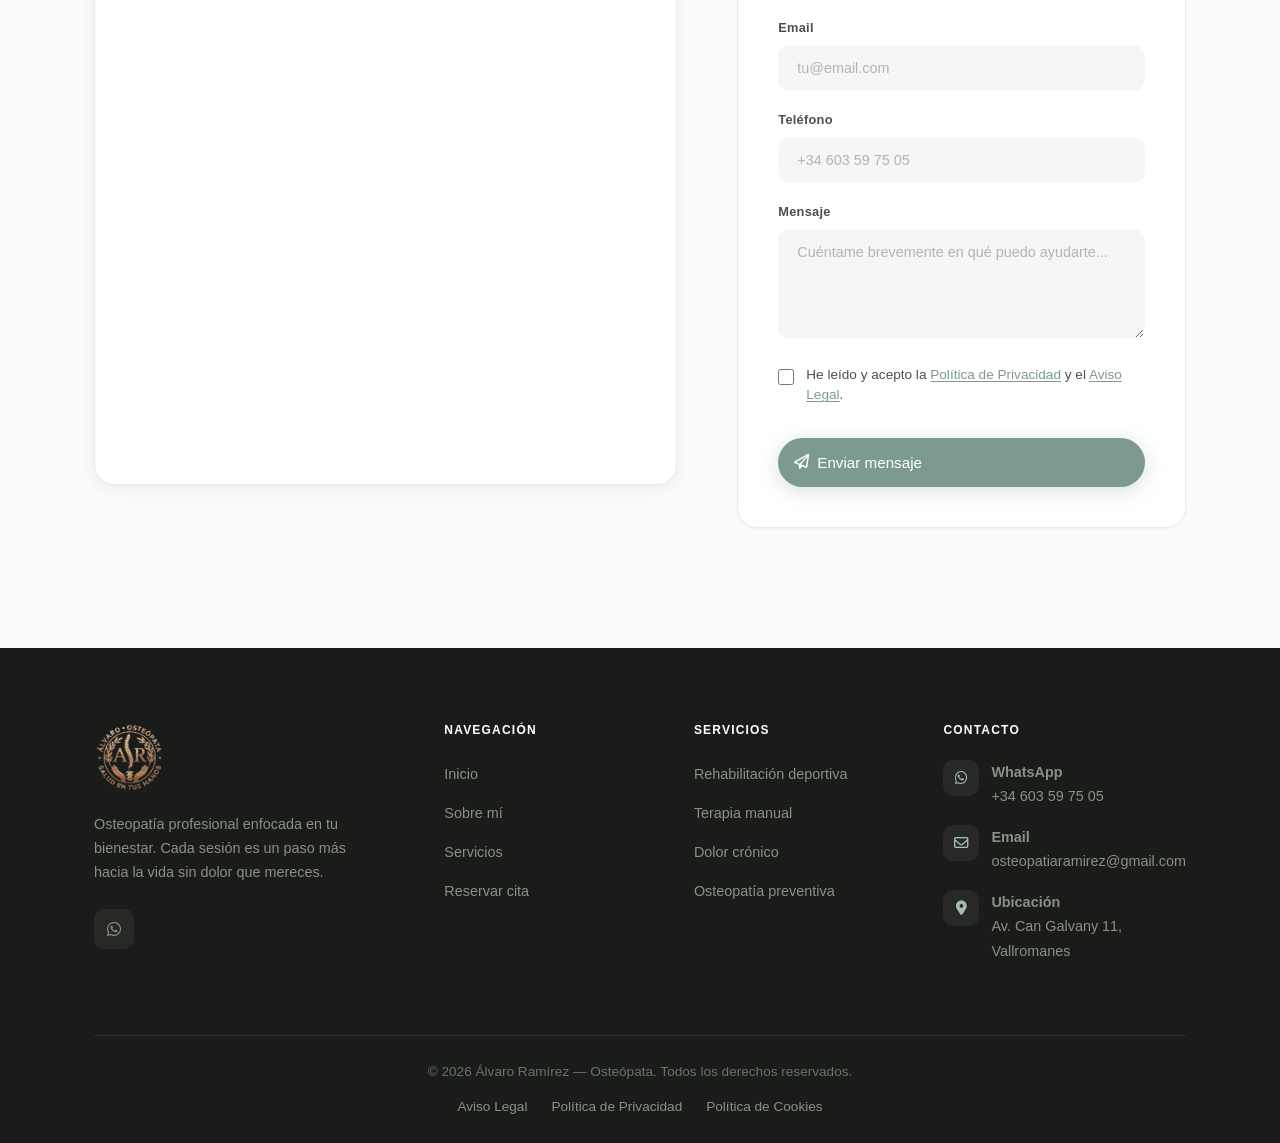
==== commit 999410b5: "mejora de la web" ====
--- a/index.html
+++ b/index.html
@@ -39,7 +39,7 @@
         <li><a href="#inicio">Inicio</a></li>
         <li><a href="#sobre-mi">Sobre mí</a></li>
         <li><a href="#servicios">Servicios</a></li>
-        <li><a href="#reservas" class="navbar__cta">Reserva tu cita</a></li>
+        <li><a href="#reservas" class="navbar__cta">Reserva tu cita &nbsp;→</a></li>
       </ul>
       <button class="navbar__toggle" id="navToggle" aria-label="Abrir menú">
         <span></span><span></span><span></span>
--- a/styles.css
+++ b/styles.css
@@ -226,11 +226,13 @@
 
 .navbar__cta {
   font-size: 0.85rem !important;
-  font-weight: 500 !important;
+  font-weight: 600 !important;
   color: var(--white) !important;
-  background: var(--sage);
-  padding: 10px 24px;
+  background: linear-gradient(135deg, var(--sage-dark) 0%, var(--sage-darker) 100%);
+  padding: 12px 28px;
   border-radius: 50px;
+  letter-spacing: 0.02em;
+  box-shadow: 0 3px 14px rgba(74, 99, 89, 0.40);
   transition: all var(--transition-fast) !important;
 }
 
@@ -239,10 +241,10 @@
 }
 
 .navbar__cta:hover {
-  background: var(--sage-dark) !important;
+  background: linear-gradient(135deg, var(--sage-darker) 0%, #3a4f47 100%) !important;
   color: var(--white) !important;
-  transform: translateY(-1px);
-  box-shadow: 0 4px 16px rgba(124, 154, 142, 0.3);
+  transform: translateY(-2px);
+  box-shadow: 0 8px 24px rgba(74, 99, 89, 0.50) !important;
 }
 
 /* Mobile Menu Toggle */
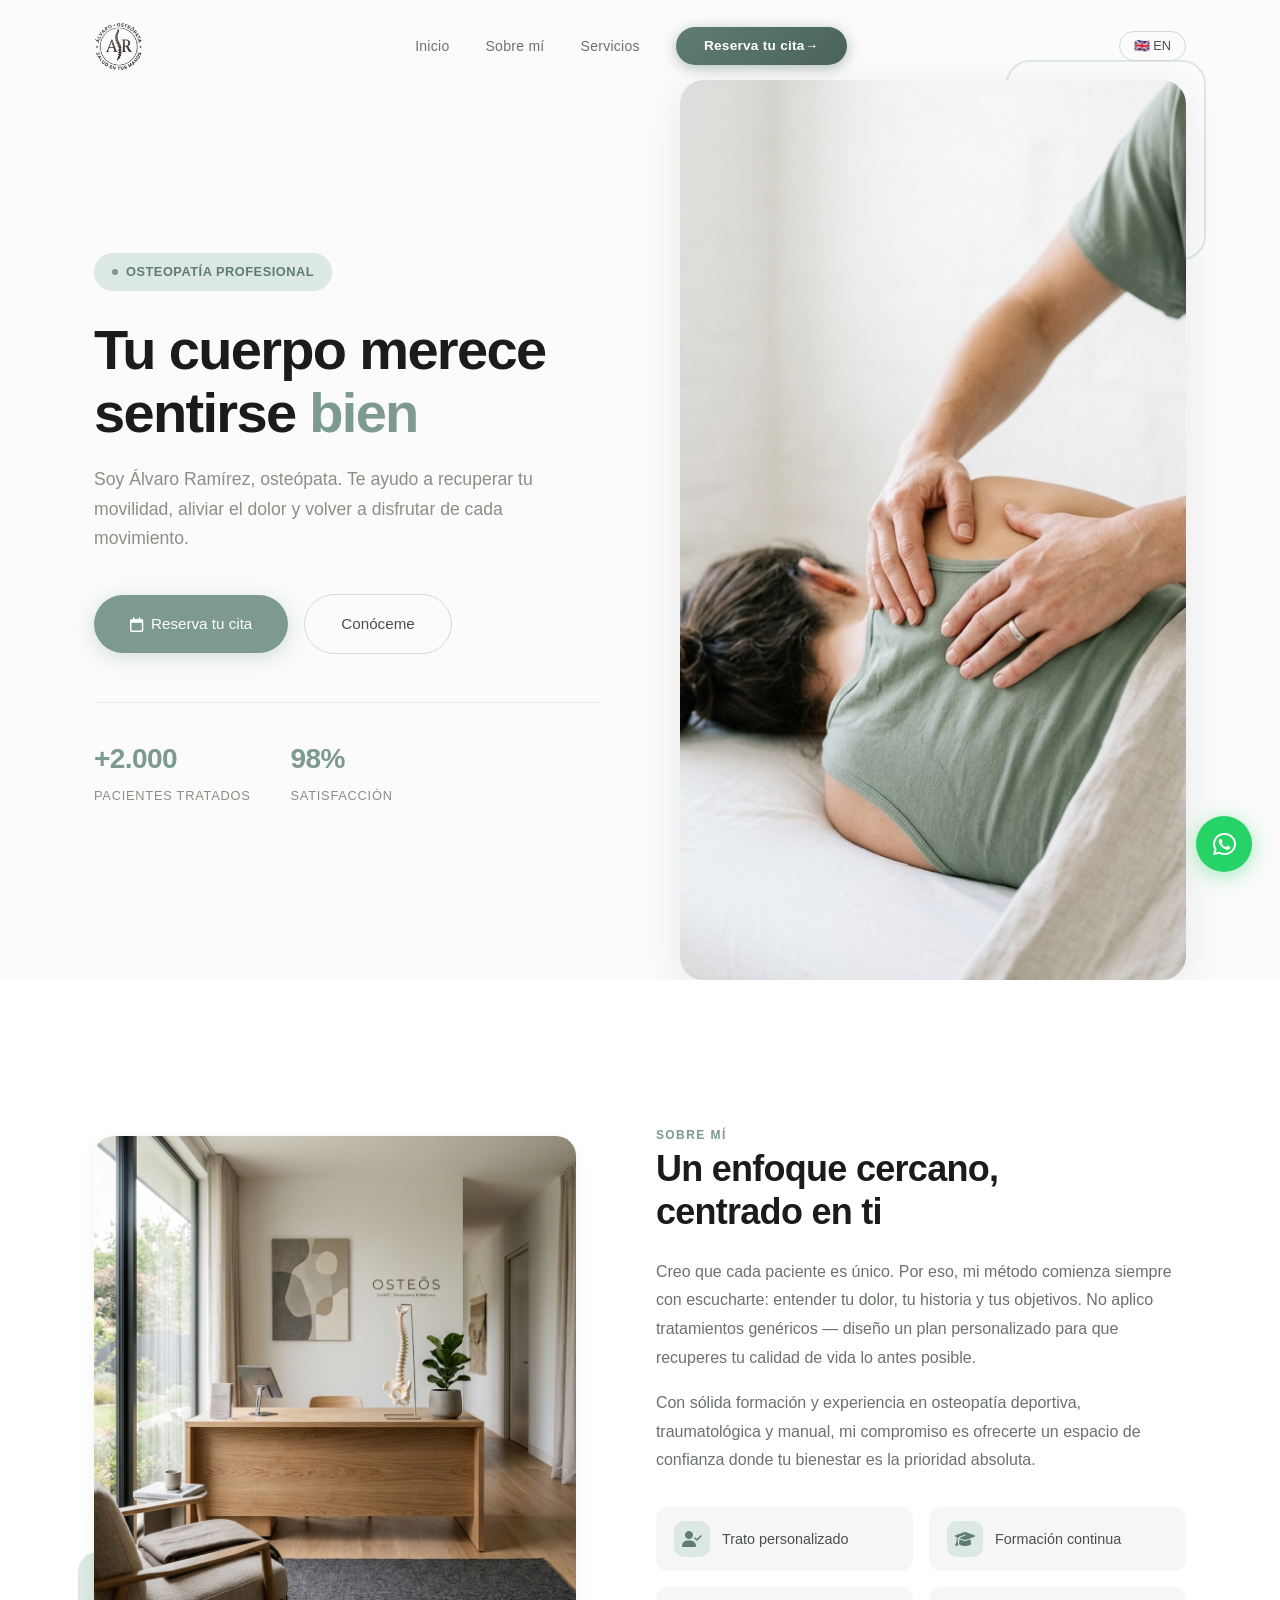
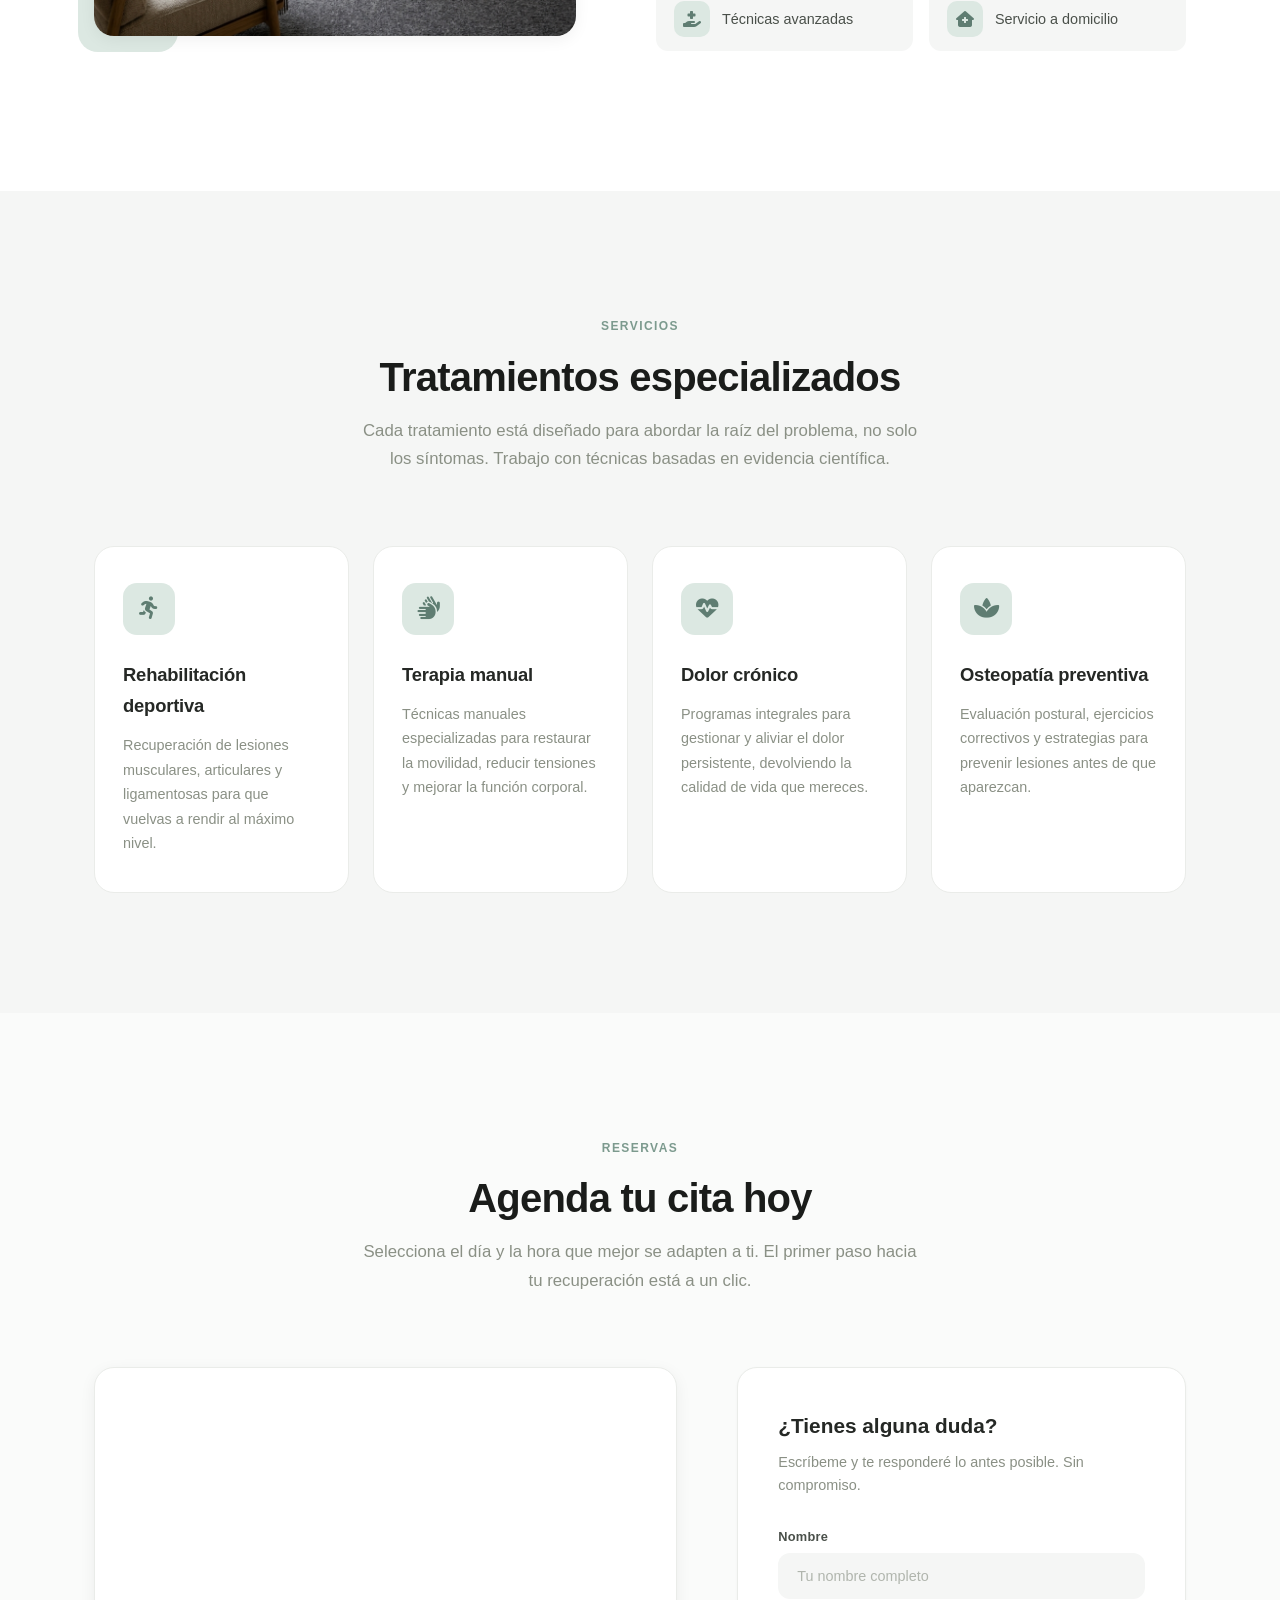
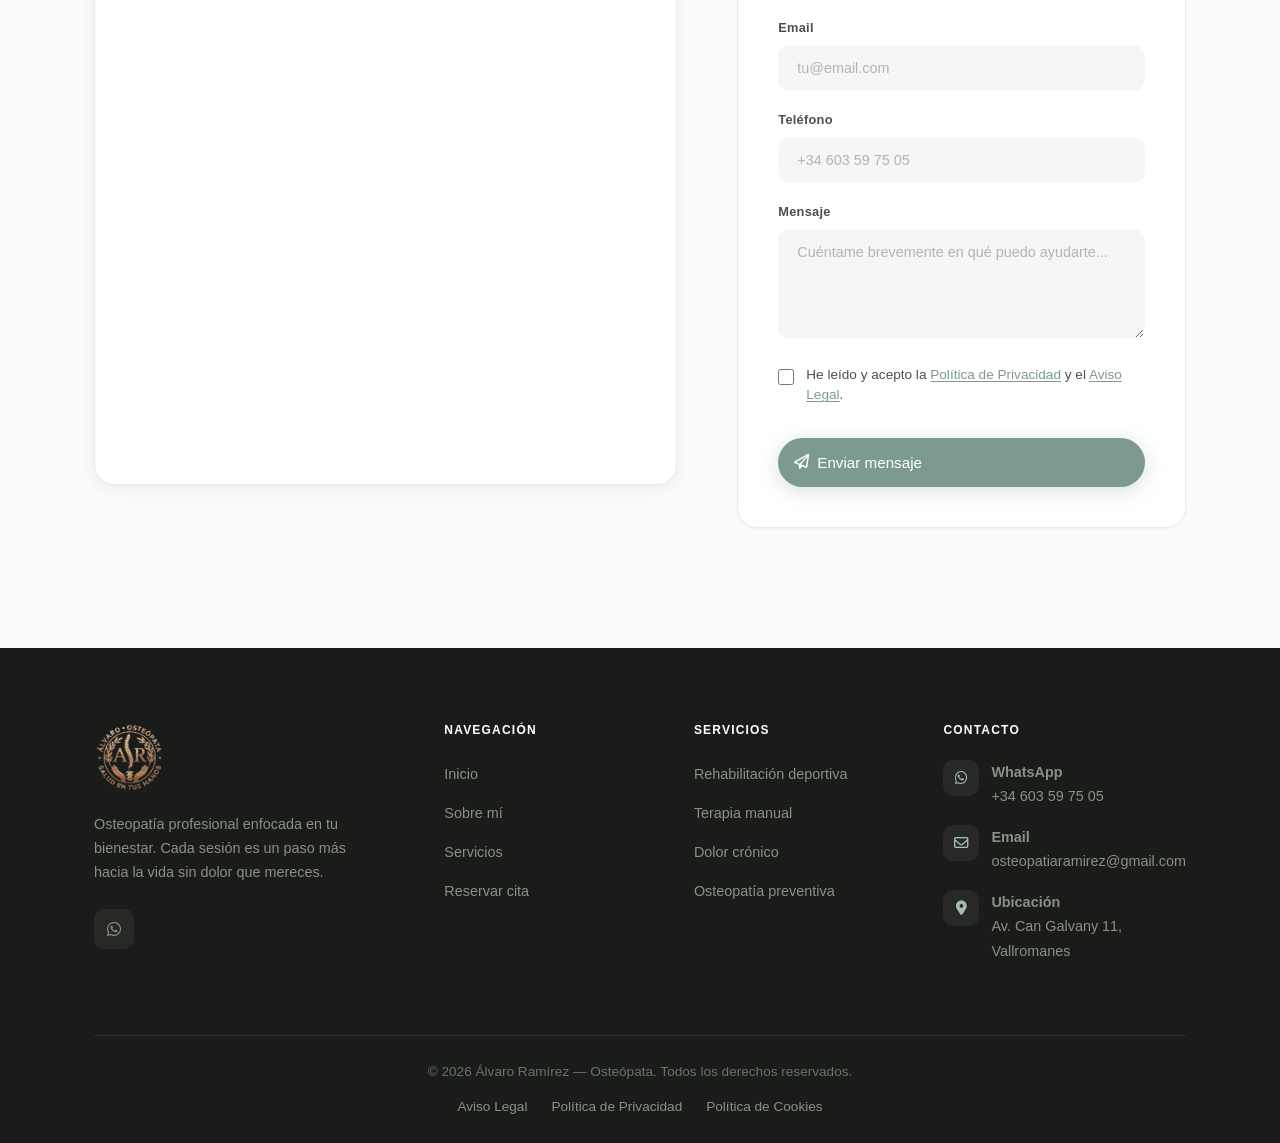
==== commit 358bfb2b: "mejora de la web" ====
--- a/index.html
+++ b/index.html
@@ -25,8 +25,6 @@
 
   <!-- Styles -->
   <link rel="stylesheet" href="styles.css">
-
-
 </head>
 
 <body>
@@ -36,14 +34,19 @@
     <div class="container">
       <a href="#" class="navbar__logo"><img src="img/logo.png" alt="Álvaro Osteopatía" class="navbar__logo-img"></a>
       <ul class="navbar__links" id="navLinks">
-        <li><a href="#inicio">Inicio</a></li>
-        <li><a href="#sobre-mi">Sobre mí</a></li>
-        <li><a href="#servicios">Servicios</a></li>
-        <li><a href="#reservas" class="navbar__cta">Reserva tu cita &nbsp;→</a></li>
+        <li><a href="#inicio" data-i18n="nav-home">Inicio</a></li>
+        <li><a href="#sobre-mi" data-i18n="nav-about">Sobre mí</a></li>
+        <li><a href="#servicios" data-i18n="nav-services">Servicios</a></li>
+        <li><a href="#reservas" class="navbar__cta"><span data-i18n="nav-cta">Reserva tu cita</span> →</a></li>
       </ul>
-      <button class="navbar__toggle" id="navToggle" aria-label="Abrir menú">
-        <span></span><span></span><span></span>
-      </button>
+      <div class="navbar__actions">
+        <button class="lang-toggle" id="langToggle" aria-label="Switch language">
+          <span id="langLabel">🇬🇧 EN</span>
+        </button>
+        <button class="navbar__toggle" id="navToggle" aria-label="Abrir menú">
+          <span></span><span></span><span></span>
+        </button>
+      </div>
     </div>
   </nav>
 
@@ -51,24 +54,23 @@
   <section class="hero" id="inicio">
     <div class="container">
       <div class="hero__content">
-        <div class="hero__badge">Osteopatía profesional</div>
-        <h1 class="hero__title">Tu cuerpo merece<br>sentirse <em>bien</em></h1>
-        <p class="hero__subtitle">Soy Álvaro Ramírez, osteópata. Te ayudo a recuperar tu movilidad, aliviar el dolor y
-          volver a disfrutar de cada movimiento.</p>
+        <div class="hero__badge" data-i18n="hero-badge">Osteopatía profesional</div>
+        <h1 class="hero__title" data-i18n-html="hero-title">Tu cuerpo merece<br>sentirse <em>bien</em></h1>
+        <p class="hero__subtitle" data-i18n="hero-subtitle">Soy Álvaro Ramírez, osteópata. Te ayudo a recuperar tu movilidad, aliviar el dolor y volver a disfrutar de cada movimiento.</p>
         <div class="hero__actions">
           <a href="#reservas" class="btn btn--primary">
-            <i class="fa-regular fa-calendar"></i> Reserva tu cita
+            <i class="fa-regular fa-calendar"></i> <span data-i18n="hero-cta">Reserva tu cita</span>
           </a>
-          <a href="#sobre-mi" class="btn btn--outline">Conóceme</a>
+          <a href="#sobre-mi" class="btn btn--outline" data-i18n="hero-know">Conóceme</a>
         </div>
         <div class="hero__stats">
           <div class="hero__stat">
-            <h4>+2.000</h4>
-            <p>Pacientes tratados</p>
+            <h4 data-i18n="hero-stat1-n">+2.000</h4>
+            <p data-i18n="hero-stat1-l">Pacientes tratados</p>
           </div>
           <div class="hero__stat">
-            <h4>98%</h4>
-            <p>Satisfacción</p>
+            <h4 data-i18n="hero-stat2-n">98%</h4>
+            <p data-i18n="hero-stat2-l">Satisfacción</p>
           </div>
         </div>
       </div>
@@ -85,33 +87,26 @@
         <img src="img/about_clinic.png" alt="Instalaciones de Osteopatía" loading="lazy">
       </div>
       <div class="about__content animate-on-scroll">
-        <span class="about__label">Sobre mí</span>
-        <h2 class="about__title">Un enfoque cercano,<br>centrado en ti</h2>
-        <p class="about__text">
-          Creo que cada paciente es único. Por eso, mi método comienza siempre con escucharte: entender tu dolor, tu
-          historia y tus objetivos. No aplico tratamientos genéricos — diseño un plan personalizado para que recuperes
-          tu calidad de vida lo antes posible.
-        </p>
-        <p class="about__text">
-          Con sólida formación y experiencia en osteopatía deportiva, traumatológica y manual, mi compromiso es
-          ofrecerte un espacio de confianza donde tu bienestar es la prioridad absoluta.
-        </p>
+        <span class="about__label" data-i18n="about-label">Sobre mí</span>
+        <h2 class="about__title" data-i18n-html="about-title">Un enfoque cercano,<br>centrado en ti</h2>
+        <p class="about__text" data-i18n="about-p1">Creo que cada paciente es único. Por eso, mi método comienza siempre con escucharte: entender tu dolor, tu historia y tus objetivos. No aplico tratamientos genéricos — diseño un plan personalizado para que recuperes tu calidad de vida lo antes posible.</p>
+        <p class="about__text" data-i18n="about-p2">Con sólida formación y experiencia en osteopatía deportiva, traumatológica y manual, mi compromiso es ofrecerte un espacio de confianza donde tu bienestar es la prioridad absoluta.</p>
         <div class="about__features">
           <div class="about__feature">
             <div class="about__feature-icon"><i class="fa-solid fa-user-check"></i></div>
-            Trato personalizado
+            <span data-i18n="about-f1">Trato personalizado</span>
           </div>
           <div class="about__feature">
             <div class="about__feature-icon"><i class="fa-solid fa-graduation-cap"></i></div>
-            Formación continua
+            <span data-i18n="about-f2">Formación continua</span>
           </div>
           <div class="about__feature">
             <div class="about__feature-icon"><i class="fa-solid fa-hand-holding-medical"></i></div>
-            Técnicas avanzadas
+            <span data-i18n="about-f3">Técnicas avanzadas</span>
           </div>
           <div class="about__feature">
             <div class="about__feature-icon"><i class="fa-solid fa-house-medical"></i></div>
-            Servicio a domicilio
+            <span data-i18n="about-f4">Servicio a domicilio</span>
           </div>
         </div>
       </div>
@@ -122,39 +117,30 @@
   <section class="section section--gray" id="servicios">
     <div class="container">
       <div class="section__header animate-on-scroll">
-        <span class="section__label">Servicios</span>
-        <h2 class="section__title">Tratamientos especializados</h2>
-        <p class="section__desc">Cada tratamiento está diseñado para abordar la raíz del problema, no solo los síntomas.
-          Trabajo con técnicas basadas en evidencia científica.</p>
+        <span class="section__label" data-i18n="srv-label">Servicios</span>
+        <h2 class="section__title" data-i18n="srv-title">Tratamientos especializados</h2>
+        <p class="section__desc" data-i18n="srv-desc">Cada tratamiento está diseñado para abordar la raíz del problema, no solo los síntomas. Trabajo con técnicas basadas en evidencia científica.</p>
       </div>
       <div class="services__grid">
-        <!-- Card 1 -->
         <div class="service-card animate-on-scroll">
           <div class="service-card__icon"><i class="fa-solid fa-person-running"></i></div>
-          <h3 class="service-card__title">Rehabilitación deportiva</h3>
-          <p class="service-card__desc">Recuperación de lesiones musculares, articulares y ligamentosas para que vuelvas
-            a rendir al máximo nivel.</p>
-        </div>
-        <!-- Card 2 -->
+          <h3 class="service-card__title" data-i18n="srv1-title">Rehabilitación deportiva</h3>
+          <p class="service-card__desc" data-i18n="srv1-desc">Recuperación de lesiones musculares, articulares y ligamentosas para que vuelvas a rendir al máximo nivel.</p>
+        </div>
         <div class="service-card animate-on-scroll">
           <div class="service-card__icon"><i class="fa-solid fa-hands"></i></div>
-          <h3 class="service-card__title">Terapia manual</h3>
-          <p class="service-card__desc">Técnicas manuales especializadas para restaurar la movilidad, reducir tensiones
-            y mejorar la función corporal.</p>
-        </div>
-        <!-- Card 3 -->
+          <h3 class="service-card__title" data-i18n="srv2-title">Terapia manual</h3>
+          <p class="service-card__desc" data-i18n="srv2-desc">Técnicas manuales especializadas para restaurar la movilidad, reducir tensiones y mejorar la función corporal.</p>
+        </div>
         <div class="service-card animate-on-scroll">
           <div class="service-card__icon"><i class="fa-solid fa-heart-pulse"></i></div>
-          <h3 class="service-card__title">Dolor crónico</h3>
-          <p class="service-card__desc">Programas integrales para gestionar y aliviar el dolor persistente, devolviendo
-            la calidad de vida que mereces.</p>
-        </div>
-        <!-- Card 4 -->
+          <h3 class="service-card__title" data-i18n="srv3-title">Dolor crónico</h3>
+          <p class="service-card__desc" data-i18n="srv3-desc">Programas integrales para gestionar y aliviar el dolor persistente, devolviendo la calidad de vida que mereces.</p>
+        </div>
         <div class="service-card animate-on-scroll">
           <div class="service-card__icon"><i class="fa-solid fa-spa"></i></div>
-          <h3 class="service-card__title">Osteopatía preventiva</h3>
-          <p class="service-card__desc">Evaluación postural, ejercicios correctivos y estrategias para prevenir lesiones
-            antes de que aparezcan.</p>
+          <h3 class="service-card__title" data-i18n="srv4-title">Osteopatía preventiva</h3>
+          <p class="service-card__desc" data-i18n="srv4-desc">Evaluación postural, ejercicios correctivos y estrategias para prevenir lesiones antes de que aparezcan.</p>
         </div>
       </div>
     </div>
@@ -164,46 +150,41 @@
   <section class="section booking" id="reservas">
     <div class="container">
       <div class="section__header animate-on-scroll">
-        <span class="section__label">Reservas</span>
-        <h2 class="section__title">Agenda tu cita hoy</h2>
-        <p class="section__desc">Selecciona el día y la hora que mejor se adapten a ti. El primer paso hacia tu
-          recuperación está a un clic.</p>
+        <span class="section__label" data-i18n="book-label">Reservas</span>
+        <h2 class="section__title" data-i18n="book-title">Agenda tu cita hoy</h2>
+        <p class="section__desc" data-i18n="book-desc">Selecciona el día y la hora que mejor se adapten a ti. El primer paso hacia tu recuperación está a un clic.</p>
       </div>
       <div class="booking__wrapper">
-        <!-- Calendly Widget -->
         <div class="booking__calendly animate-on-scroll">
           <div class="calendly-inline-widget" data-url="https://calendly.com/osteopatiaramirez/30min"
             style="min-width:320px;height:700px;"></div>
         </div>
-        <!-- Contact Form -->
         <div class="booking__form-wrapper animate-on-scroll">
-          <h3 class="booking__form-title">¿Tienes alguna duda?</h3>
-          <p class="booking__form-desc">Escríbeme y te responderé lo antes posible. Sin compromiso.</p>
+          <h3 class="booking__form-title" data-i18n="form-title">¿Tienes alguna duda?</h3>
+          <p class="booking__form-desc" data-i18n="form-desc">Escríbeme y te responderé lo antes posible. Sin compromiso.</p>
           <form id="contactForm">
             <div class="form__group">
-              <label for="name" class="form__label">Nombre</label>
-              <input type="text" id="name" name="name" class="form__input" placeholder="Tu nombre completo" required maxlength="100" autocomplete="name">
+              <label for="name" class="form__label" data-i18n="form-name-label">Nombre</label>
+              <input type="text" id="name" name="name" class="form__input" placeholder="Tu nombre completo" data-i18n-ph="form-name-ph" required maxlength="100" autocomplete="name">
             </div>
             <div class="form__group">
-              <label for="email" class="form__label">Email</label>
-              <input type="email" id="email" name="email" class="form__input" placeholder="tu@email.com" required maxlength="254" autocomplete="email" spellcheck="false">
+              <label for="email" class="form__label" data-i18n="form-email-label">Email</label>
+              <input type="email" id="email" name="email" class="form__input" placeholder="tu@email.com" data-i18n-ph="form-email-ph" required maxlength="254" autocomplete="email" spellcheck="false">
             </div>
             <div class="form__group">
-              <label for="phone" class="form__label">Teléfono</label>
-              <input type="tel" id="phone" name="phone" class="form__input" placeholder="+34 603 59 75 05" maxlength="25" autocomplete="tel" spellcheck="false">
+              <label for="phone" class="form__label" data-i18n="form-phone-label">Teléfono</label>
+              <input type="tel" id="phone" name="phone" class="form__input" placeholder="+34 603 59 75 05" data-i18n-ph="form-phone-ph" maxlength="25" autocomplete="tel" spellcheck="false">
             </div>
             <div class="form__group">
-              <label for="message" class="form__label">Mensaje</label>
-              <textarea id="message" name="message" class="form__textarea" placeholder="Cuéntame brevemente en qué puedo ayudarte..."
-                required maxlength="2000"></textarea>
+              <label for="message" class="form__label" data-i18n="form-msg-label">Mensaje</label>
+              <textarea id="message" name="message" class="form__textarea" placeholder="Cuéntame brevemente en qué puedo ayudarte..." data-i18n-ph="form-msg-ph" required maxlength="2000"></textarea>
             </div>
             <div class="form__group form__checkbox">
               <input type="checkbox" id="privacy" required>
-              <label for="privacy">He leído y acepto la <a href="politica-privacidad.html" target="_blank">Política de Privacidad</a> y el <a href="aviso-legal.html" target="_blank">Aviso Legal</a>.</label>
-            </div>
-
+              <label for="privacy" data-i18n-html="form-privacy">He leído y acepto la <a href="politica-privacidad.html" target="_blank">Política de Privacidad</a> y el <a href="aviso-legal.html" target="_blank">Aviso Legal</a>.</label>
+            </div>
             <button type="submit" class="btn btn--primary form__submit">
-              <i class="fa-regular fa-paper-plane"></i> Enviar mensaje
+              <i class="fa-regular fa-paper-plane"></i> <span data-i18n="form-submit">Enviar mensaje</span>
             </button>
           </form>
         </div>
@@ -215,46 +196,38 @@
   <footer class="footer">
     <div class="container">
       <div class="footer__grid">
-        <!-- Brand -->
         <div class="footer__brand">
           <img src="img/logo1.png" alt="Álvaro Osteopatía" class="footer__logo-img">
-          <p>Osteopatía profesional enfocada en tu bienestar. Cada sesión es un paso más hacia la vida sin dolor que
-            mereces.</p>
+          <p data-i18n="footer-brand">Osteopatía profesional enfocada en tu bienestar. Cada sesión es un paso más hacia la vida sin dolor que mereces.</p>
           <div class="footer__social">
             <a href="https://wa.me/34603597505" aria-label="WhatsApp"><i class="fa-brands fa-whatsapp"></i></a>
           </div>
         </div>
-        <!-- Quick Links -->
         <div>
-          <h4 class="footer__col-title">Navegación</h4>
+          <h4 class="footer__col-title" data-i18n="footer-nav-title">Navegación</h4>
           <ul class="footer__links">
-            <li><a href="#inicio">Inicio</a></li>
-            <li><a href="#sobre-mi">Sobre mí</a></li>
-            <li><a href="#servicios">Servicios</a></li>
-            <li><a href="#reservas">Reservar cita</a></li>
+            <li><a href="#inicio" data-i18n="footer-nav-home">Inicio</a></li>
+            <li><a href="#sobre-mi" data-i18n="footer-nav-about">Sobre mí</a></li>
+            <li><a href="#servicios" data-i18n="footer-nav-services">Servicios</a></li>
+            <li><a href="#reservas" data-i18n="footer-nav-book">Reservar cita</a></li>
           </ul>
         </div>
-        <!-- Services -->
         <div>
-          <h4 class="footer__col-title">Servicios</h4>
+          <h4 class="footer__col-title" data-i18n="footer-srv-title">Servicios</h4>
           <ul class="footer__links">
-            <li><a href="#servicios">Rehabilitación deportiva</a></li>
-            <li><a href="#servicios">Terapia manual</a></li>
-            <li><a href="#servicios">Dolor crónico</a></li>
-            <li><a href="#servicios">Osteopatía preventiva</a></li>
+            <li><a href="#servicios" data-i18n="srv1-title">Rehabilitación deportiva</a></li>
+            <li><a href="#servicios" data-i18n="srv2-title">Terapia manual</a></li>
+            <li><a href="#servicios" data-i18n="srv3-title">Dolor crónico</a></li>
+            <li><a href="#servicios" data-i18n="srv4-title">Osteopatía preventiva</a></li>
           </ul>
         </div>
-        <!-- Contact -->
         <div>
-          <h4 class="footer__col-title">Contacto</h4>
+          <h4 class="footer__col-title" data-i18n="footer-contact-title">Contacto</h4>
           <div class="footer__contact-item">
             <div class="footer__contact-icon"><i class="fa-brands fa-whatsapp"></i></div>
             <div>
               <strong>WhatsApp</strong><br>
-              <a href="https://wa.me/34603597505" aria-label="Escríbenos por WhatsApp" target="_blank"
-                rel="noopener noreferrer">
-                +34 603 59 75 05
-              </a>
+              <a href="https://wa.me/34603597505" aria-label="Escríbenos por WhatsApp" target="_blank" rel="noopener noreferrer">+34 603 59 75 05</a>
             </div>
           </div>
           <div class="footer__contact-item">
@@ -267,30 +240,137 @@
           <div class="footer__contact-item">
             <div class="footer__contact-icon"><i class="fa-solid fa-location-dot"></i></div>
             <div>
-              <strong>Ubicación</strong><br>
-              <a href="https://maps.app.goo.gl/gzCyemiT92dqWg4y6" target="_blank" rel="noopener noreferrer">Av. Can
-                Galvany 11, Vallromanes</a>
+              <strong data-i18n="footer-location-label">Ubicación</strong><br>
+              <a href="https://maps.app.goo.gl/gzCyemiT92dqWg4y6" target="_blank" rel="noopener noreferrer">Av. Can Galvany 11, Vallromanes</a>
             </div>
           </div>
         </div>
       </div>
       <div class="footer__bottom">
-        <p>&copy; 2026 Álvaro Ramírez — Osteópata. Todos los derechos reservados.</p>
+        <p data-i18n="footer-copy">&copy; 2026 Álvaro Ramírez — Osteópata. Todos los derechos reservados.</p>
         <div class="footer__legal-links">
-          <a href="aviso-legal.html">Aviso Legal</a>
-          <a href="politica-privacidad.html">Política de Privacidad</a>
-          <a href="politica-cookies.html">Política de Cookies</a>
+          <a href="aviso-legal.html" data-i18n="footer-legal">Aviso Legal</a>
+          <a href="politica-privacidad.html" data-i18n="footer-privacy">Política de Privacidad</a>
+          <a href="politica-cookies.html" data-i18n="footer-cookies">Política de Cookies</a>
         </div>
       </div>
     </div>
   </footer>
+
+  <!-- ========== WHATSAPP FLOAT ========== -->
+  <a href="https://wa.me/34603597505" class="whatsapp-float" target="_blank" rel="noopener noreferrer" aria-label="WhatsApp">
+    <i class="fa-brands fa-whatsapp"></i>
+    <span class="whatsapp-float__tooltip" data-i18n="wa-tooltip">¿Hablamos?</span>
+  </a>
 
   <!-- Calendly Script -->
   <script type="text/javascript" src="https://assets.calendly.com/assets/external/widget.js" async></script>
 
   <!-- Main Script -->
   <script>
-    // Navbar scroll effect
+    // ─── Traducciones ─────────────────────────────────────────────────────────
+    const i18n = {
+      es: {
+        'nav-home': 'Inicio', 'nav-about': 'Sobre mí', 'nav-services': 'Servicios', 'nav-cta': 'Reserva tu cita',
+        'hero-badge': 'Osteopatía profesional',
+        'hero-title': 'Tu cuerpo merece<br>sentirse <em>bien</em>',
+        'hero-subtitle': 'Soy Álvaro Ramírez, osteópata. Te ayudo a recuperar tu movilidad, aliviar el dolor y volver a disfrutar de cada movimiento.',
+        'hero-cta': 'Reserva tu cita', 'hero-know': 'Conóceme',
+        'hero-stat1-n': '+2.000', 'hero-stat1-l': 'Pacientes tratados', 'hero-stat2-n': '98%', 'hero-stat2-l': 'Satisfacción',
+        'about-label': 'Sobre mí',
+        'about-title': 'Un enfoque cercano,<br>centrado en ti',
+        'about-p1': 'Creo que cada paciente es único. Por eso, mi método comienza siempre con escucharte: entender tu dolor, tu historia y tus objetivos. No aplico tratamientos genéricos — diseño un plan personalizado para que recuperes tu calidad de vida lo antes posible.',
+        'about-p2': 'Con sólida formación y experiencia en osteopatía deportiva, traumatológica y manual, mi compromiso es ofrecerte un espacio de confianza donde tu bienestar es la prioridad absoluta.',
+        'about-f1': 'Trato personalizado', 'about-f2': 'Formación continua', 'about-f3': 'Técnicas avanzadas', 'about-f4': 'Servicio a domicilio',
+        'srv-label': 'Servicios', 'srv-title': 'Tratamientos especializados',
+        'srv-desc': 'Cada tratamiento está diseñado para abordar la raíz del problema, no solo los síntomas. Trabajo con técnicas basadas en evidencia científica.',
+        'srv1-title': 'Rehabilitación deportiva', 'srv1-desc': 'Recuperación de lesiones musculares, articulares y ligamentosas para que vuelvas a rendir al máximo nivel.',
+        'srv2-title': 'Terapia manual', 'srv2-desc': 'Técnicas manuales especializadas para restaurar la movilidad, reducir tensiones y mejorar la función corporal.',
+        'srv3-title': 'Dolor crónico', 'srv3-desc': 'Programas integrales para gestionar y aliviar el dolor persistente, devolviendo la calidad de vida que mereces.',
+        'srv4-title': 'Osteopatía preventiva', 'srv4-desc': 'Evaluación postural, ejercicios correctivos y estrategias para prevenir lesiones antes de que aparezcan.',
+        'book-label': 'Reservas', 'book-title': 'Agenda tu cita hoy',
+        'book-desc': 'Selecciona el día y la hora que mejor se adapten a ti. El primer paso hacia tu recuperación está a un clic.',
+        'form-title': '¿Tienes alguna duda?', 'form-desc': 'Escríbeme y te responderé lo antes posible. Sin compromiso.',
+        'form-name-label': 'Nombre', 'form-name-ph': 'Tu nombre completo',
+        'form-email-label': 'Email', 'form-email-ph': 'tu@email.com',
+        'form-phone-label': 'Teléfono', 'form-phone-ph': '+34 603 59 75 05',
+        'form-msg-label': 'Mensaje', 'form-msg-ph': 'Cuéntame brevemente en qué puedo ayudarte...',
+        'form-privacy': 'He leído y acepto la <a href="politica-privacidad.html" target="_blank">Política de Privacidad</a> y el <a href="aviso-legal.html" target="_blank">Aviso Legal</a>.',
+        'form-submit': 'Enviar mensaje', 'form-sending': 'Enviando...', 'form-sent': '¡Mensaje enviado!', 'form-error': 'Error. Inténtalo de nuevo.',
+        'footer-brand': 'Osteopatía profesional enfocada en tu bienestar. Cada sesión es un paso más hacia la vida sin dolor que mereces.',
+        'footer-nav-title': 'Navegación', 'footer-nav-home': 'Inicio', 'footer-nav-about': 'Sobre mí', 'footer-nav-services': 'Servicios', 'footer-nav-book': 'Reservar cita',
+        'footer-srv-title': 'Servicios', 'footer-contact-title': 'Contacto', 'footer-location-label': 'Ubicación',
+        'footer-legal': 'Aviso Legal', 'footer-privacy': 'Política de Privacidad', 'footer-cookies': 'Política de Cookies',
+        'footer-copy': '© 2026 Álvaro Ramírez — Osteópata. Todos los derechos reservados.',
+        'wa-tooltip': '¿Hablamos?', 'lang-label': '🇬🇧 EN',
+      },
+      en: {
+        'nav-home': 'Home', 'nav-about': 'About me', 'nav-services': 'Services', 'nav-cta': 'Book appointment',
+        'hero-badge': 'Professional Osteopathy',
+        'hero-title': 'Your body deserves<br>to feel <em>good</em>',
+        'hero-subtitle': "I'm Álvaro Ramírez, osteopath. I help you regain your mobility, relieve pain and enjoy every movement again.",
+        'hero-cta': 'Book your appointment', 'hero-know': 'About me',
+        'hero-stat1-n': '+2,000', 'hero-stat1-l': 'Patients treated', 'hero-stat2-n': '98%', 'hero-stat2-l': 'Satisfaction',
+        'about-label': 'About me',
+        'about-title': 'A close approach,<br>centred on you',
+        'about-p1': "I believe every patient is unique. That's why my method always begins with listening to you: understanding your pain, your history and your goals. I don't apply generic treatments — I design a personalised plan so you can regain your quality of life as soon as possible.",
+        'about-p2': "With solid training and experience in sports, traumatological and manual osteopathy, my commitment is to offer you a trusted space where your wellbeing is the absolute priority.",
+        'about-f1': 'Personalised care', 'about-f2': 'Continuous training', 'about-f3': 'Advanced techniques', 'about-f4': 'Home service',
+        'srv-label': 'Services', 'srv-title': 'Specialised treatments',
+        'srv-desc': 'Every treatment is designed to address the root of the problem, not just the symptoms. I work with evidence-based techniques.',
+        'srv1-title': 'Sports rehabilitation', 'srv1-desc': 'Recovery from muscular, joint and ligament injuries so you can perform at your best again.',
+        'srv2-title': 'Manual therapy', 'srv2-desc': 'Specialised manual techniques to restore mobility, reduce tension and improve body function.',
+        'srv3-title': 'Chronic pain', 'srv3-desc': 'Comprehensive programmes to manage and relieve persistent pain, restoring the quality of life you deserve.',
+        'srv4-title': 'Preventive osteopathy', 'srv4-desc': 'Postural assessment, corrective exercises and strategies to prevent injuries before they appear.',
+        'book-label': 'Bookings', 'book-title': 'Schedule your appointment today',
+        'book-desc': 'Select the day and time that best suits you. The first step towards your recovery is one click away.',
+        'form-title': 'Do you have any questions?', 'form-desc': "Write to me and I'll get back to you as soon as possible. No commitment.",
+        'form-name-label': 'Name', 'form-name-ph': 'Your full name',
+        'form-email-label': 'Email', 'form-email-ph': 'your@email.com',
+        'form-phone-label': 'Phone', 'form-phone-ph': '+34 603 59 75 05',
+        'form-msg-label': 'Message', 'form-msg-ph': 'Tell me briefly how I can help you...',
+        'form-privacy': 'I have read and accept the <a href="politica-privacidad.html" target="_blank">Privacy Policy</a> and the <a href="aviso-legal.html" target="_blank">Legal Notice</a>.',
+        'form-submit': 'Send message', 'form-sending': 'Sending...', 'form-sent': 'Message sent!', 'form-error': 'Error. Please try again.',
+        'footer-brand': 'Professional osteopathy focused on your wellbeing. Each session is one more step towards the pain-free life you deserve.',
+        'footer-nav-title': 'Navigation', 'footer-nav-home': 'Home', 'footer-nav-about': 'About me', 'footer-nav-services': 'Services', 'footer-nav-book': 'Book appointment',
+        'footer-srv-title': 'Services', 'footer-contact-title': 'Contact', 'footer-location-label': 'Location',
+        'footer-legal': 'Legal Notice', 'footer-privacy': 'Privacy Policy', 'footer-cookies': 'Cookie Policy',
+        'footer-copy': '© 2026 Álvaro Ramírez — Osteopath. All rights reserved.',
+        'wa-tooltip': "Let's talk?", 'lang-label': '🇪🇸 ES',
+      }
+    };
+
+    let currentLang = localStorage.getItem('lang') || 'es';
+
+    function applyLang(lang) {
+      const t = i18n[lang];
+      document.querySelectorAll('[data-i18n]').forEach(el => {
+        const key = el.getAttribute('data-i18n');
+        if (t[key] !== undefined) el.textContent = t[key];
+      });
+      document.querySelectorAll('[data-i18n-html]').forEach(el => {
+        const key = el.getAttribute('data-i18n-html');
+        if (t[key] !== undefined) el.innerHTML = t[key];
+      });
+      document.querySelectorAll('[data-i18n-ph]').forEach(el => {
+        const key = el.getAttribute('data-i18n-ph');
+        if (t[key] !== undefined) el.placeholder = t[key];
+      });
+      const langLabel = document.getElementById('langLabel');
+      if (langLabel) langLabel.textContent = t['lang-label'];
+      document.documentElement.lang = lang;
+      localStorage.setItem('lang', lang);
+      currentLang = lang;
+    }
+
+    const langToggle = document.getElementById('langToggle');
+    if (langToggle) {
+      langToggle.addEventListener('click', () => applyLang(currentLang === 'es' ? 'en' : 'es'));
+    }
+
+    if (currentLang === 'en') applyLang('en');
+
+    // ─── Navbar scroll ────────────────────────────────────────────────────────
     const navbar = document.getElementById('navbar');
     if (navbar) {
       window.addEventListener('scroll', () => {
@@ -298,7 +378,7 @@
       });
     }
 
-    // Mobile menu toggle
+    // ─── Mobile menu ──────────────────────────────────────────────────────────
     const navToggle = document.getElementById('navToggle');
     const navLinks = document.getElementById('navLinks');
     if (navToggle && navLinks) {
@@ -306,7 +386,6 @@
         navLinks.classList.toggle('active');
         navToggle.classList.toggle('active');
       });
-
       navLinks.querySelectorAll('a').forEach(link => {
         link.addEventListener('click', () => {
           navLinks.classList.remove('active');
@@ -315,7 +394,7 @@
       });
     }
 
-    // Scroll animations (Intersection Observer)
+    // ─── Scroll animations ────────────────────────────────────────────────────
     if ('IntersectionObserver' in window) {
       const observer = new IntersectionObserver((entries) => {
         entries.forEach((entry) => {
@@ -336,7 +415,7 @@
       document.querySelectorAll('.animate-on-scroll').forEach(el => el.classList.add('visible'));
     }
 
-    // Envío del formulario con Formspree
+    // ─── Contact form ─────────────────────────────────────────────────────────
     const contactForm = document.getElementById('contactForm');
     if (contactForm) {
       contactForm.addEventListener('submit', async (e) => {
@@ -345,8 +424,9 @@
         const btn = form.querySelector('.form__submit');
         if (!btn) return;
         const originalHTML = btn.innerHTML;
-
-        btn.innerHTML = '<i class="fa-solid fa-spinner fa-spin"></i> Enviando...';
+        const t = i18n[currentLang];
+
+        btn.innerHTML = '<i class="fa-solid fa-spinner fa-spin"></i> ' + t['form-sending'];
         btn.disabled = true;
 
         try {
@@ -360,7 +440,7 @@
           try { data = await response.json(); } catch (_) {}
 
           if (response.ok) {
-            btn.innerHTML = '<i class="fa-solid fa-check"></i> ¡Mensaje enviado!';
+            btn.innerHTML = '<i class="fa-solid fa-check"></i> ' + t['form-sent'];
             btn.style.background = '#5f7d72';
             form.reset();
             setTimeout(() => {
@@ -370,12 +450,11 @@
             }, 4000);
           } else {
             const msg = (data.errors && data.errors[0] && data.errors[0].message)
-              ? data.errors[0].message
-              : 'Error al enviar';
+              ? data.errors[0].message : t['form-error'];
             throw new Error(msg);
           }
         } catch (_err) {
-          btn.innerHTML = '<i class="fa-solid fa-xmark"></i> Error. Inténtalo de nuevo.';
+          btn.innerHTML = '<i class="fa-solid fa-xmark"></i> ' + t['form-error'];
           btn.style.background = '#c0392b';
           btn.disabled = false;
           setTimeout(() => {
@@ -386,8 +465,7 @@
       });
     }
 
-    // Smooth scroll for anchor links
-    // querySelector('#') throws SyntaxError, so we skip bare '#' hrefs
+    // ─── Smooth scroll ────────────────────────────────────────────────────────
     document.querySelectorAll('a[href^="#"]').forEach(anchor => {
       anchor.addEventListener('click', function (e) {
         e.preventDefault();
@@ -406,4 +484,4 @@
 
 </body>
 
-</html>+</html>
--- a/styles.css
+++ b/styles.css
@@ -225,11 +225,14 @@
 }
 
 .navbar__cta {
+  display: inline-flex !important;
+  align-items: center !important;
+  line-height: 1 !important;
   font-size: 0.85rem !important;
   font-weight: 600 !important;
   color: var(--white) !important;
   background: linear-gradient(135deg, var(--sage-dark) 0%, var(--sage-darker) 100%);
-  padding: 12px 28px;
+  padding: 12px 28px !important;
   border-radius: 50px;
   letter-spacing: 0.02em;
   box-shadow: 0 3px 14px rgba(74, 99, 89, 0.40);
@@ -245,6 +248,33 @@
   color: var(--white) !important;
   transform: translateY(-2px);
   box-shadow: 0 8px 24px rgba(74, 99, 89, 0.50) !important;
+}
+
+/* Navbar actions wrapper (lang toggle + hamburger) */
+.navbar__actions {
+  display: flex;
+  align-items: center;
+  gap: 12px;
+}
+
+/* Language toggle */
+.lang-toggle {
+  background: transparent;
+  border: 1.5px solid var(--gray-200);
+  border-radius: 50px;
+  padding: 8px 14px;
+  font-size: 0.8rem;
+  font-weight: 500;
+  color: var(--gray-600);
+  cursor: pointer;
+  line-height: 1;
+  transition: all var(--transition-fast);
+}
+
+.lang-toggle:hover {
+  border-color: var(--sage-light);
+  color: var(--sage-dark);
+  background: var(--sage-lighter);
 }
 
 /* Mobile Menu Toggle */
@@ -993,7 +1023,7 @@
   }
 
   .navbar__logo,
-  .navbar__toggle {
+  .navbar__actions {
     position: relative;
     z-index: 1000;
   }
@@ -1042,4 +1072,62 @@
   .footer__grid {
     grid-template-columns: 1fr;
   }
+}
+
+/* ===== WHATSAPP FLOAT ===== */
+.whatsapp-float {
+  position: fixed;
+  bottom: 28px;
+  right: 28px;
+  width: 56px;
+  height: 56px;
+  background: #25D366;
+  border-radius: 50%;
+  display: flex;
+  align-items: center;
+  justify-content: center;
+  font-size: 1.65rem;
+  color: #ffffff;
+  box-shadow: 0 4px 20px rgba(37, 211, 102, 0.40);
+  z-index: 997;
+  transition: all var(--transition-fast);
+}
+
+.whatsapp-float:hover {
+  transform: scale(1.1);
+  box-shadow: 0 6px 28px rgba(37, 211, 102, 0.55);
+  color: #ffffff;
+}
+
+.whatsapp-float__tooltip {
+  position: absolute;
+  right: 68px;
+  white-space: nowrap;
+  background: var(--gray-900);
+  color: #ffffff;
+  font-family: var(--font-primary);
+  font-size: 0.8rem;
+  font-weight: 500;
+  padding: 7px 14px;
+  border-radius: 8px;
+  opacity: 0;
+  pointer-events: none;
+  transition: opacity var(--transition-fast);
+}
+
+.whatsapp-float__tooltip::after {
+  content: '';
+  position: absolute;
+  top: 50%;
+  right: -5px;
+  transform: translateY(-50%);
+  width: 0;
+  height: 0;
+  border-top: 5px solid transparent;
+  border-bottom: 5px solid transparent;
+  border-left: 5px solid var(--gray-900);
+}
+
+.whatsapp-float:hover .whatsapp-float__tooltip {
+  opacity: 1;
 }
